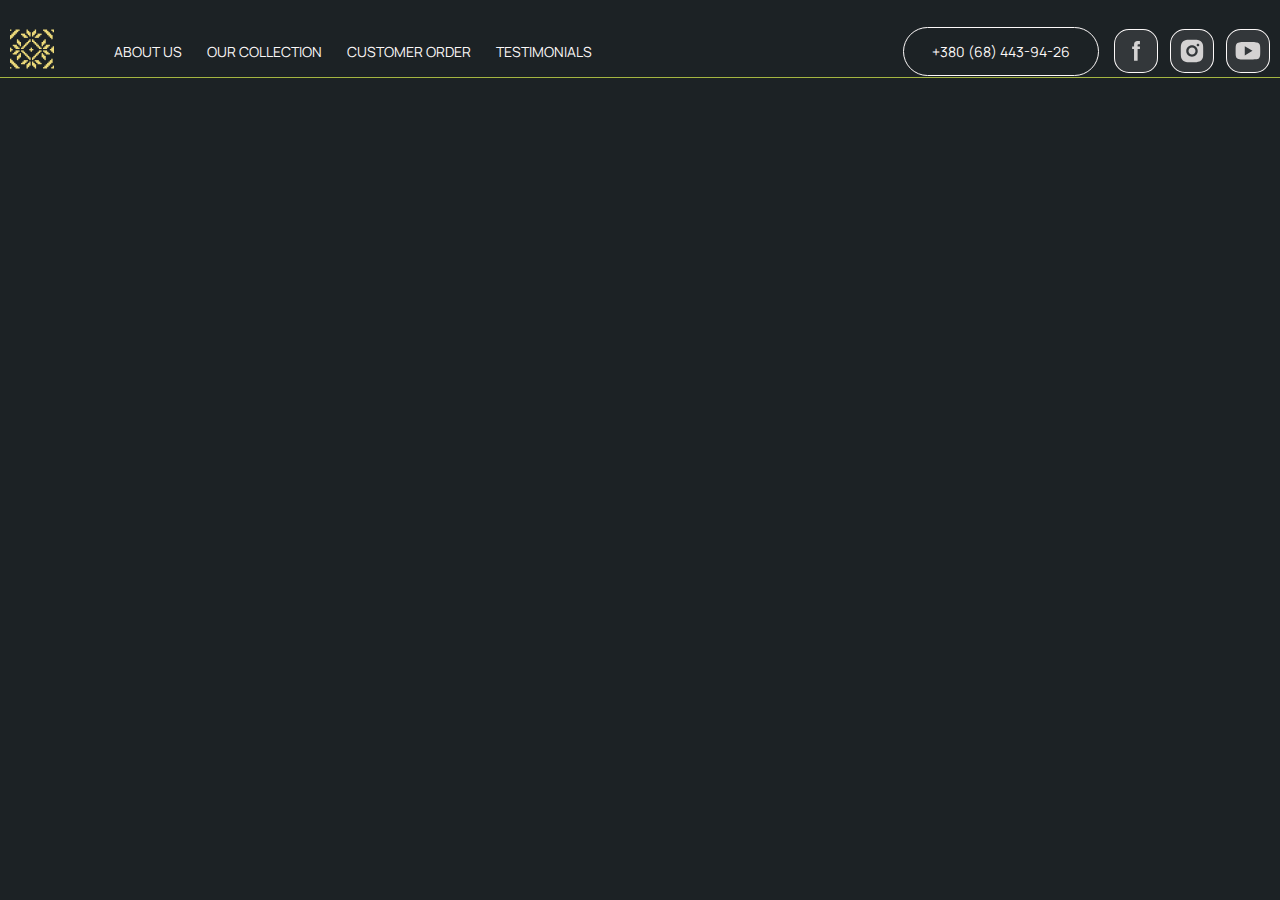
==== index.html @ d0a3fa93 "header adaptive" ====
<!DOCTYPE html>
<html lang="en">
<head>
  <meta charset="UTF-8">
  <meta name="viewport" content="width=device-width, initial-scale=1.0">
  <link rel="preconnect" href="https://fonts.googleapis.com">
  <link rel="preconnect" href="https://fonts.gstatic.com" crossorigin>
  <link href="https://fonts.googleapis.com/css2?family=DM+Sans:ital,opsz@0,9..40;1,9..40&display=swap" rel="stylesheet">
  <link href="https://fonts.googleapis.com/css2?family=Manrope:wght@200..800&display=swap" rel="stylesheet">
  <link rel="stylesheet" href="css/style.css">
  <title>Vyshyvanka-Vibes</title>
</head>
<body>
  <!-- HEADER -->
  <header class="header">
    <div class="container">
      <div class="header__inner">
        <a class="logo" href="#">
          <img src="images/logo.png" alt="logo">
        </a>
        <nav class="header__nav">
          <ul class="nav__list">
            <li class="nav__list-item"><a href="">about us</a></li>
            <li class="nav__list-item"><a href="">Our collection </a></li>
            <li class="nav__list-item"><a href="">CUSTOMER ORDER</a></li>
            <li class="nav__list-item"><a href="">TEstimonials</a></li>
          </ul>
        </nav>
        <a class="header__tel" href="tel:+380684439426">+380 (68) 443-94-26</a>
        <ul class="header__social-list">
          <li class="header__social-item">
            <a href="#" class="header__social-link">
              <svg class="header__social-icon" width="44">
                <use href="./images/svg/icon.svg#icon-facebook"></use>
              </svg>
            </a>
          </li>
          <li class="header__social-item">
            <a href="#" class="header__social-link">
              <svg class="header__social-icon" width="44">
                <use href="./images/svg/icon.svg#icon-instagram"></use>
              </svg>
            </a>
          </li>
          <li class="header__social-item">
            <a href="#" class="header__social-link">
              <svg class="header__social-icon" width="44">
                <use href="./images/svg/icon.svg#icon-youtube"></use>
              </svg>
            </a>
          </li>
        </ul>
        <img class="header-menu" src="images/menu.png" alt="">
      </div>      
    </div>
  </header>
  <!-- <main>
    <div class="container"></div>
  </main>
  <footer>
    <div class="container"></div>
  </footer> -->
</body>
</html>
---- css/style.css ----
html {
  box-sizing: border-box;
};

*,
*::after,
*::before {
  box-sizing: inherit;
}

:root {
  --primary-color: #FCF9F9;
  --accent-color: #ECD979;
  
}

body {
  font-family: "Manrope", sans-serif;
  font-weight: 400;
  background-color: rgba(#ececec, #ECD979, #ECD979, 0.10);
  background-color: #1C2225;
  color: var(--primary-color);
  font-size: 16px;
  margin: 0;
}

/* .dm-sans-<uniquifier> {
  font-family: "DM Sans", sans-serif;
  font-optical-sizing: auto;
  font-weight: 400;
  font-style: normal;
} */

a {
  color: inherit;
  text-decoration: none;
}

ul {
  list-style: none;
  margin: 0;
  padding: 0;
}

button {
  padding: 0;
  border: none;
  background-color: transparent;
  cursor: pointer;
}


.container {
  max-width: 1460px;
  padding: 0 10px;  
  margin: 0 auto;
  outline: 1px solid #a4b641;
}

/* HEADER */

.header__inner {
  display: flex;
  /* justify-content: space-between; */
  align-items: center;
  height: 52px;
  padding-top: 25px;
}

.logo {
  margin-right: 60px;
}



/* .header__social-item {
  width: 32px;
  height: 32px;
} */

/* .header__social-icon {
  fill: var(--primary-color);
  stroke: transparent;
} */

.nav__list {
  display: flex;
  gap: 0 25px;
  font-size: 14px;
  /* margin-right: 289px; */
}

.nav__list-item {
  text-transform: uppercase;
}

.header__tel {
  border: 1px solid;
  border-color: rgba(#ececec, #ECD979, #ECD979, 0.1);
  border-radius: 100px;
  padding: 14px 28px;
  margin-left: auto;
  margin-right: 15px;
  font-size: 14px;
  transition: border-color 300ms linear;
}

.header__tel:hover, .header__tel:focus {
  border-color: var(--accent-color);
}

.header__social-list {
  display: flex;
  gap: 12px;
  margin-left: 0;
}

.header__social-link {
  display: flex;
  justify-content: center;
  align-items: center;
  width: 100%;
  height: 100%;
}

.header__social-link:hover .header__social-icon:hover {
  border-color: var(--accent-color);
  stroke: var(--accent-color);
}

.header__social-icon:hover {
  border-color: var(--accent-color);
}

.header-menu {
  display: none;
}



/* MEDIA */

/* 1280px */

@media (max-width: 1280px) {
  
}

@media (max-width: 1080px) {
  .header__inner {
    justify-content: space-between;
  }
  .header__tel {
    display: none;
  }
}

/* 768px */

@media (max-width: 768px) {
  .header__inner {
    padding: 20px;
  }
  .nav__list {
    display: none;
  }
  .header__tel {
    display: none;
  }
  .header__social-list {
    margin-left: auto;
    margin-right: 20px;
  } 
  .header-menu {
    display: inline-block;
    margin-right: 0;
    cursor: pointer;
  }
}

/* 375px */

@media (max-width: 375px) {
  .header__social-list {
    display: none;
  }
  .header__inner{
    justify-content: space-between;
  }
  .header-menu {
    
  }
}
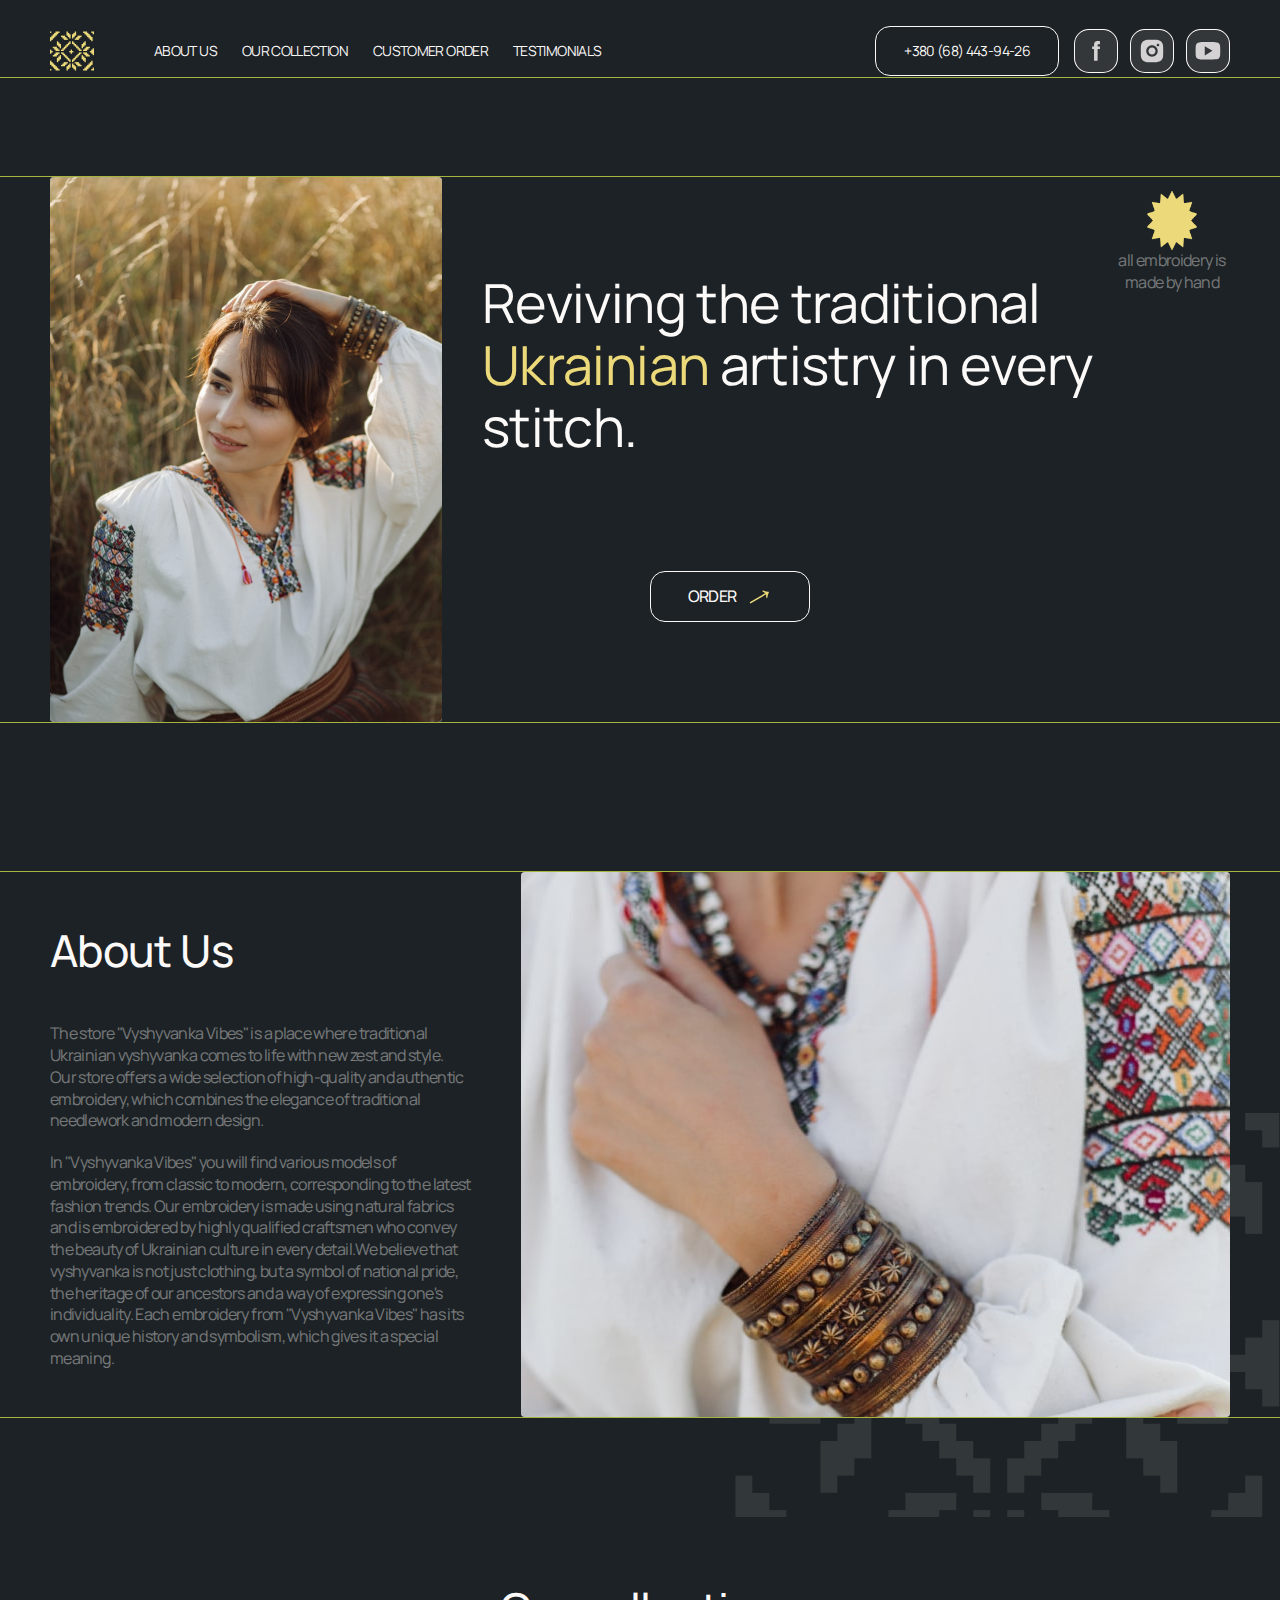
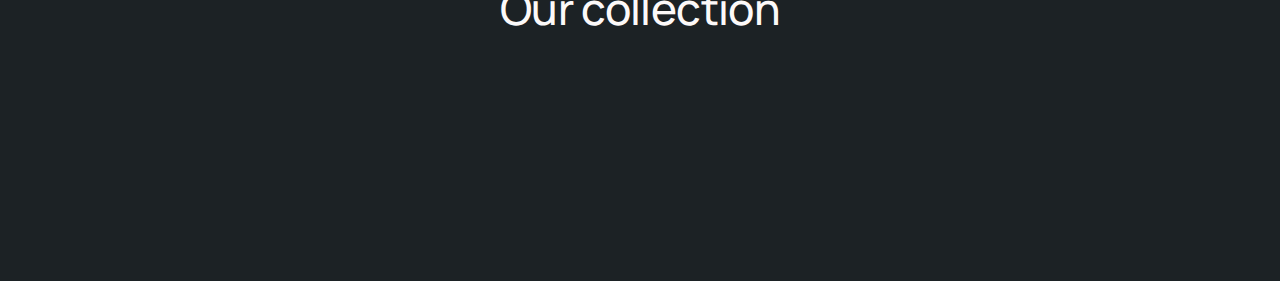
==== commit 4526f68a: "about&hero" ====
--- a/index.html
+++ b/index.html
@@ -54,10 +54,73 @@
       </div>      
     </div>
   </header>
-  <!-- <main>
-    <div class="container"></div>
+   <main>
+    <!-- HERO -->
+    <section class="hero">
+      <div class="container">
+        <div class="hero__inner">
+          <h1 class="hero__title title">
+            Reviving the traditional <span>Ukrainian</span> artistry in every stitch.
+          </h1>
+          <a href="" class="order-btn">
+            order
+            <svg class="order-arrow" width="26" height="20">
+              <use href="./images/svg/icon.svg#icon-arrow"></use>
+            </svg>
+          </a>
+          <img class="hero-img" src="images/hero-girl.jpg" alt="">
+          <div class="hero-star">
+            <img class="hero-star-img" src="images/star.png" alt="">
+            <p class="hero-star-text">all embroidery is made by hand</p>
+          </div>
+        </div>
+        </div>
+      </div>
+      <!-- <div class="container">
+        <div class="hero__inner">
+          <img class="hero-img" src="images/hero-girl.jpg" alt="">
+          <div class="hero__center">
+            <h1 class="hero__title title">
+              Reviving the traditional <span>Ukrainian</span> artistry in every stitch.
+            </h1>
+            <a href="" class="order-btn">
+              order
+              <svg class="order-arrow" width="26" height="20">
+                <use href="./images/svg/icon.svg#icon-arrow"></use>
+              </svg>
+            </a>
+          </div>
+          <div class="hero-star">
+            <img class="hero-star-img" src="images/star.png" alt="">
+            <p class="hero-star-text">all embroidery is made by hand</p>
+          </div>
+        </div>
+      </div> -->
+    </section>
+    <!-- ABOUT -->
+    <section class="about">          
+      <div class="container">
+        <div class="about__inner">
+          <div class="about__content">
+            <h2 class="about__title section-title">About Us</h2>
+            <p class="about__text-top">
+              The store "Vyshyvanka Vibes" is a place where traditional Ukrainian vyshyvanka comes to life with new zest and style. Our store offers a wide selection of high-quality and authentic embroidery, which combines the elegance of traditional needlework and modern design.
+            </p>
+            <p class="about__text-bottom">
+              In "Vyshyvanka Vibes" you will find various models of embroidery, from classic to modern, corresponding to the latest fashion trends. Our embroidery is made using natural fabrics and is embroidered by highly qualified craftsmen who convey the beauty of Ukrainian culture in every detail.We believe that vyshyvanka is not just clothing, but a symbol of national pride, the heritage of our ancestors and a way of expressing one's individuality. Each embroidery from "Vyshyvanka Vibes" has its own unique history and symbolism, which gives it a special meaning.
+            </p>
+          </div>
+          <img class="about__img" src="images/about-img.jpg" alt="about-img">
+        </div>
+      </div>    
+    </section>
+    
+    <!-- COLLECTION -->
+    <section class="collection">
+      <h2 class="collection__title section-title">Our collection</h2>
+    </section>
   </main>
-  <footer>
+  <!--<footer>
     <div class="container"></div>
   </footer> -->
 </body>
--- a/css/style.css
+++ b/css/style.css
@@ -21,6 +21,8 @@
   background-color: #1C2225;
   color: var(--primary-color);
   font-size: 16px;
+  line-height: 1.36;
+  letter-spacing: -0.04em;
   margin: 0;
 }
 
@@ -42,6 +44,10 @@
   padding: 0;
 }
 
+h1, h2, h3, h4, h5, h6 {
+  margin: 0;
+}
+
 button {
   padding: 0;
   border: none;
@@ -49,15 +55,38 @@
   cursor: pointer;
 }
 
+img {
+  display: block;
+}
 
 .container {
-  max-width: 1460px;
-  padding: 0 10px;  
+  max-width: 1440px;
+  padding: 0 100px;  
   margin: 0 auto;
   outline: 1px solid #a4b641;
 }
 
+.title {
+  font-weight: 400;
+}
+
+p {
+  margin: 0;
+  padding: 0;
+}
+
+.section-title {
+  font-size: 44px;
+  line-height: 1.45;
+  font-weight: 500;
+  margin-bottom: 40px;
+}
+
 /* HEADER */
+
+.header {
+  margin-bottom: 100px;
+}
 
 .header__inner {
   display: flex;
@@ -92,12 +121,18 @@
 
 .nav__list-item {
   text-transform: uppercase;
+  transition: color 300ms linear;
+}
+
+.nav__list-item:hover, .nav__list-item:focus {
+  color: var(--accent-color);
+  font-size: 15px;
 }
 
 .header__tel {
   border: 1px solid;
   border-color: rgba(#ececec, #ECD979, #ECD979, 0.1);
-  border-radius: 100px;
+  border-radius: 15px;
   padding: 14px 28px;
   margin-left: auto;
   margin-right: 15px;
@@ -120,46 +155,289 @@
   justify-content: center;
   align-items: center;
   width: 100%;
-  height: 100%;
-}
-
-.header__social-link:hover .header__social-icon:hover {
-  border-color: var(--accent-color);
-  stroke: var(--accent-color);
+  height: 100%; 
+}
+
+.header__social-icon {
+  transition: border-color 300ms linear;
 }
 
 .header__social-icon:hover {
-  border-color: var(--accent-color);
+  stroke: var(--accent-color); 
 }
 
 .header-menu {
   display: none;
 }
 
-
+/* HERO */
+
+.hero {
+  margin-bottom: 150px;
+}
+
+.hero__inner {
+  display: flex;
+  position: relative;
+}
+
+
+.hero__title {
+  font-size: 64px;
+  line-height: 1.15;
+  margin-top: 66px;
+  max-width: 632px;
+}
+
+.hero__title span {
+  color: var(--accent-color);
+}
+
+.hero-img {
+  width: 392px;
+  height: 545px;
+  border-radius: 4px;
+  order: -1; 
+  margin-right: 40px; 
+}
+
+.order-btn {
+  left: 620px;
+  bottom: 100px;
+  position: absolute;
+  display: flex;
+  align-items: center;
+  justify-content: center;
+  gap: 0 10px;
+  padding: 0;
+  border: 1px solid;
+  border-color: var(--primary-color);
+  border-radius: 15px;
+  width: 158px;
+  height: 49px;
+  font-size: 16px;
+  text-transform: uppercase;
+  font-weight: 500;
+  transition: border-color 300ms linear;
+}
+
+.order-btn:hover, .order-btn:focus {
+  border-color: var(--accent-color);
+}
+
+.hero-star {
+  display: flex;
+  flex-wrap: wrap;
+  justify-content: center;
+  width: 118px;
+  height: 111px;
+  margin-right: 0;
+  margin-left: auto;
+  margin-top: 66px;
+}
+
+.hero-star-img {
+  width: 50px;
+}
+
+.hero-star-text {
+  opacity: 40%;
+  text-align: center;
+} 
+
+/* .hero {
+  margin-top: 100px;
+}
+
+.hero__inner {
+  display: flex;
+  align-items: flex-start;
+}
+
+.hero__title {
+  font-size: 64px;
+  width: 656px;
+  margin-top: 66px;
+  line-height: 1.18;
+  letter-spacing: -0.03em;
+}
+
+.hero__title span {
+  color: var(--accent-color);
+}
+
+.hero-img {
+  width: 392px;
+  height: 545px;
+  border-radius: 4px; 
+  margin-right: 40px; 
+}
+
+.hero__center {
+  display: flex;
+  flex-direction: column;
+  justify-content: center;
+  align-items: center;
+  gap: 40px;
+}
+
+.order-btn {
+  display: flex;
+  align-items: center;
+  justify-content: center;
+  gap: 0 10px;
+  padding: 0;
+  border: 1px solid;
+  border-color: var(--primary-color);
+  border-radius: 15px;
+  width: 168px;
+  height: 50px;
+  text-transform: uppercase;
+  font-weight: 500;
+  transition: border-color 300ms linear;
+}
+
+.order-btn:hover, .order-btn:focus {
+  border-color: var(--accent-color);
+}
+
+.order-arrow {
+  width: 26px;
+  height: 30px;
+}
+
+.hero-star {
+  display: flex;
+  flex-wrap: wrap;
+  justify-content: center;
+  width: 118px;
+  height: 111px;
+  margin-left: auto;
+  margin-top: 66px;
+}
+
+.hero-star-img {
+  width: 50px;
+}
+
+.hero-star-text {
+  opacity: 40%;
+  text-align: center;
+} */
+
+/* ABOUT */
+
+.about {
+  /* margin-bottom: 100px; */
+  background-image: url("../images/about-bg.png");
+  background-repeat: no-repeat;
+  background-position: bottom -80px right;
+  padding-bottom: 100px;
+}
+
+.about__inner {
+  display: flex;
+  align-items: center;
+}
+
+.about__title {
+  margin-bottom: 40px;
+}
+
+.about__content {
+  margin-right: 50px;
+}
+
+.about__text-top,
+.about__text-bottom {
+  opacity: 0.4;
+}
+
+.about__text-top {
+  margin-bottom: 20px;
+}
+
+.about__img {
+  width: 709px;
+  height: 545px;
+  border-radius: 4px;
+}
+
+/* COLLECTION */
+
+.collection {
+  margin-top: 60px;
+}
+
+.collection__title {
+  text-align: center;
+  padding-bottom: 200px;
+}
 
 /* MEDIA */
 
 /* 1280px */
 
 @media (max-width: 1280px) {
-  
-}
+  .container {
+    max-width: 1280px;
+    padding: 0 50px;
+  }
+   .hero__title {
+    font-size: 54px;
+    margin-top: 94px;
+    width:auto;
+  } 
+  .hero-star {
+    margin-top: 14px;
+    padding-right: 0;
+  }
+  .hero-star-text {
+    min-width: 115px;
+  } 
+  .order-btn {
+    left: 600px;
+    bottom: 100px;
+  }
+}
+
+/* 1080px */
 
 @media (max-width: 1080px) {
+  .logo {
+    margin-right: 20px;
+  }
   .header__inner {
     justify-content: space-between;
   }
   .header__tel {
     display: none;
   }
+  .nav__list {
+    gap: 0 15px;
+  }
+  .order-btn {
+    left: 500px;
+    bottom: 80px;
+  }
+  .hero-star {
+    margin-left: 0;
+    padding: 0;
+  }
+  .about {
+    background-position: bottom -50px right;
+  }
+  .about__img {
+    max-width: 594px;
+    max-height: 493px;
+  }
 }
 
 /* 768px */
 
 @media (max-width: 768px) {
-  .header__inner {
-    padding: 20px;
+  .container {
+    padding: 0 32px;
   }
   .nav__list {
     display: none;
@@ -176,18 +454,127 @@
     margin-right: 0;
     cursor: pointer;
   }
+  .hero__inner {
+    flex-wrap: wrap-reverse;    
+  }
+  .hero__title {
+    margin-top: 0;
+    margin-bottom: 136px;
+    max-width: 540px;
+  }
+  .hero-img {
+    margin: 0;
+  }
+  .order-btn {
+    left: 200px;
+    top: 220px;
+  }
+  /* .order-btn {
+    margin-left: -220px;
+  } */
+  .hero-star {
+    margin-bottom: auto;
+    margin-left: auto;
+  }
+  .about__inner {
+    flex-direction: column;
+  }
+  .about__content {
+    margin-right: 0;
+  }
+  .about__img {
+    margin-top: 40px;
+    max-width: 704px;
+    max-height: 545px;
+  }
+  
 }
 
 /* 375px */
 
 @media (max-width: 375px) {
+  .container {
+    padding: 0 20px;
+  }
+  .section-title {
+    font-size: 32px;
+    line-height: 1.37;
+  }
+  .header {
+    margin-bottom: 84px;
+  }
   .header__social-list {
     display: none;
   }
   .header__inner{
     justify-content: space-between;
   }
-  .header-menu {
-    
+  .hero {
+    margin-bottom: 80px;
+  }
+  .hero__inner {
+    position: static;
+    flex-wrap: nowrap;
+    flex-direction: column;
+  }
+  .hero__title {
+    font-size: 44px;
+    line-height: 1.09;
+    margin-bottom: 20px;
+  }
+  .hero__title span {
+    color: var(--accent-color);
+  }
+  .hero-img {
+    order: 1;
+    width: 335px;
+    height: 465px;
+  }
+  .order-btn {
+    position: static;
+    font-size: 14px;
+    margin-bottom: 40px;
+    margin-left: 70px;
+  }
+  
+  .order-arrow {
+    width: 26px;
+    height: 30px;
+  }
+  .hero-star {
+    display: none;
+  }
+  .about {
+    background-size: 300px;
+    background-position: bottom 60px right -120px;
+    /* background-position-x: right -100%; */
+  }
+  .about__text-top,
+  .about__text-bottom {
+    font-size: 14px;
+  }
+  .about__img {
+    width: 335px;
+    height: 100%;
+  }
+
+}
+
+@media (max-width: 320px) {
+  .container {
+    padding: 0 20px;
+  }
+  .hero__inner {
+
+  }
+   .hero-img { 
+    /* 1.39  */
+    width: 285px; 
+    height: 396px;
+    /* height: min-content; */
+    border-radius: 4px;
+  }
+  .about__img {
+    width: 285px;
   }
 }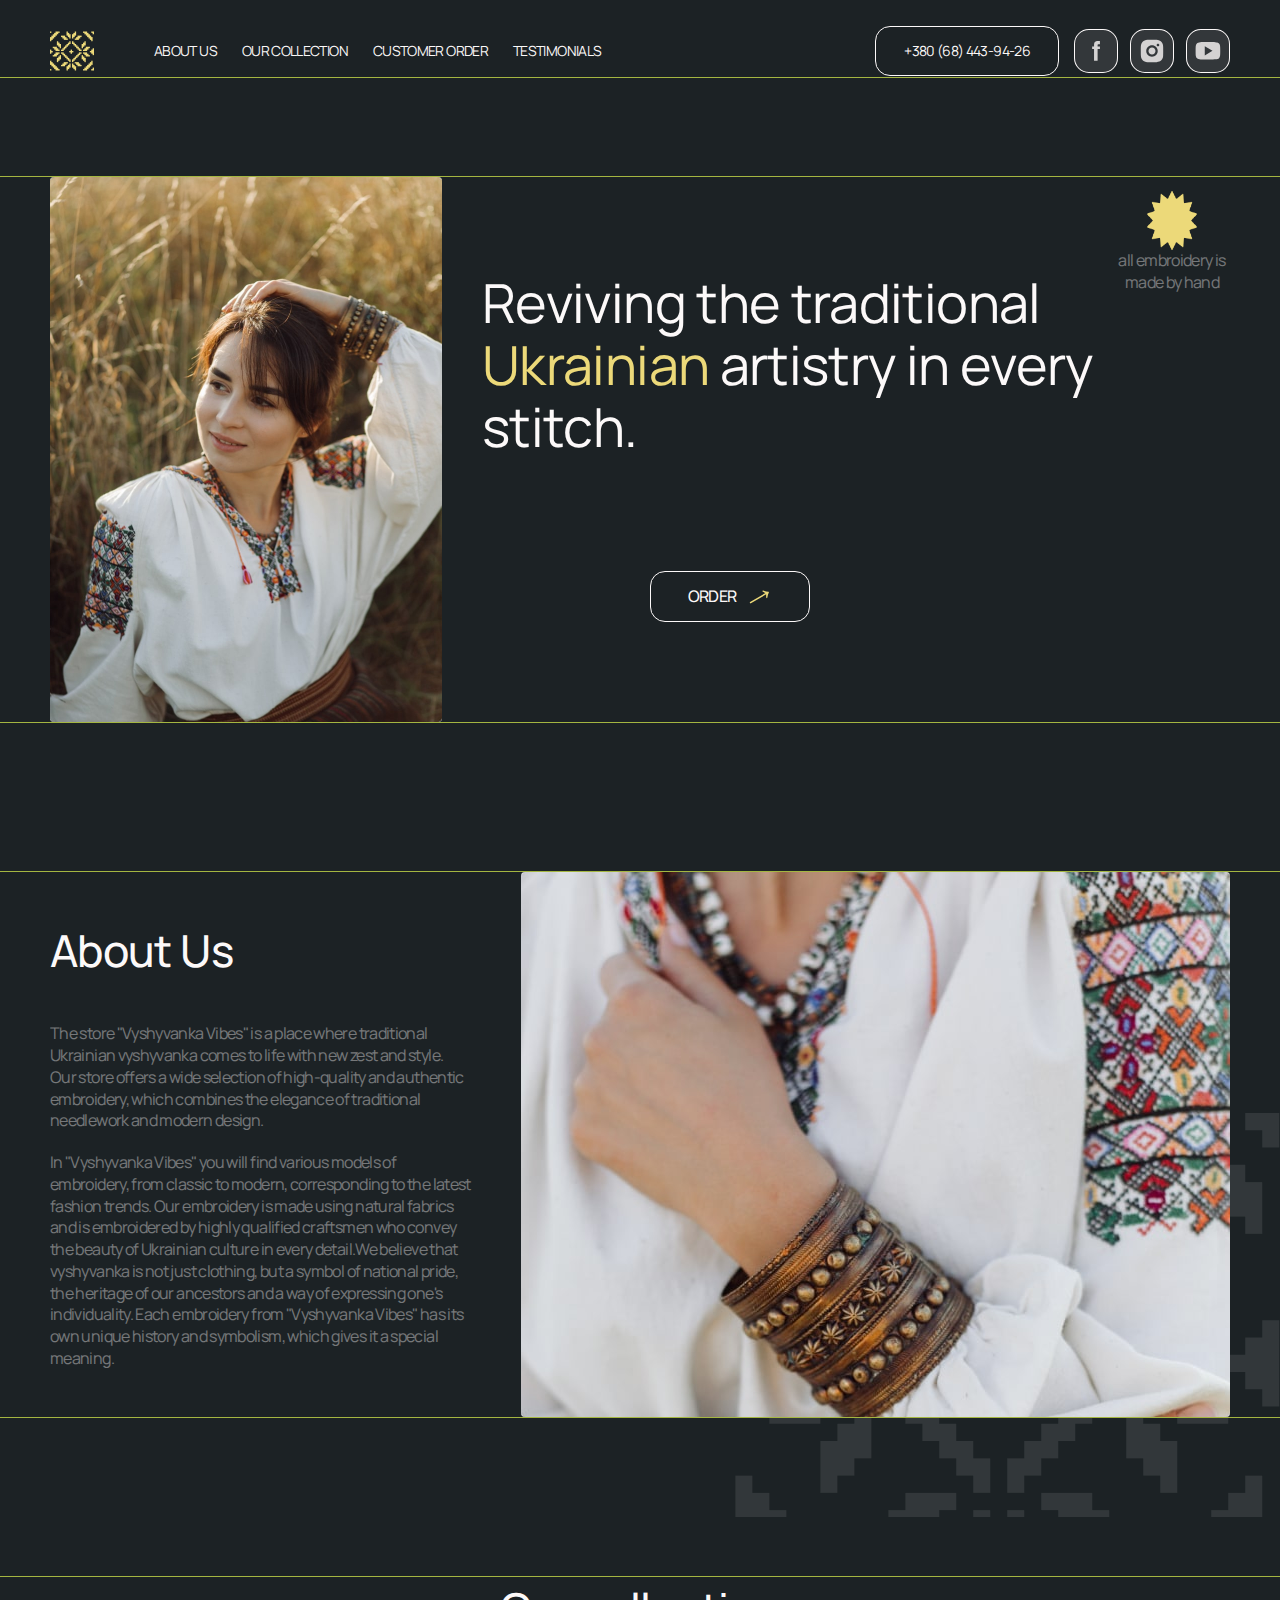
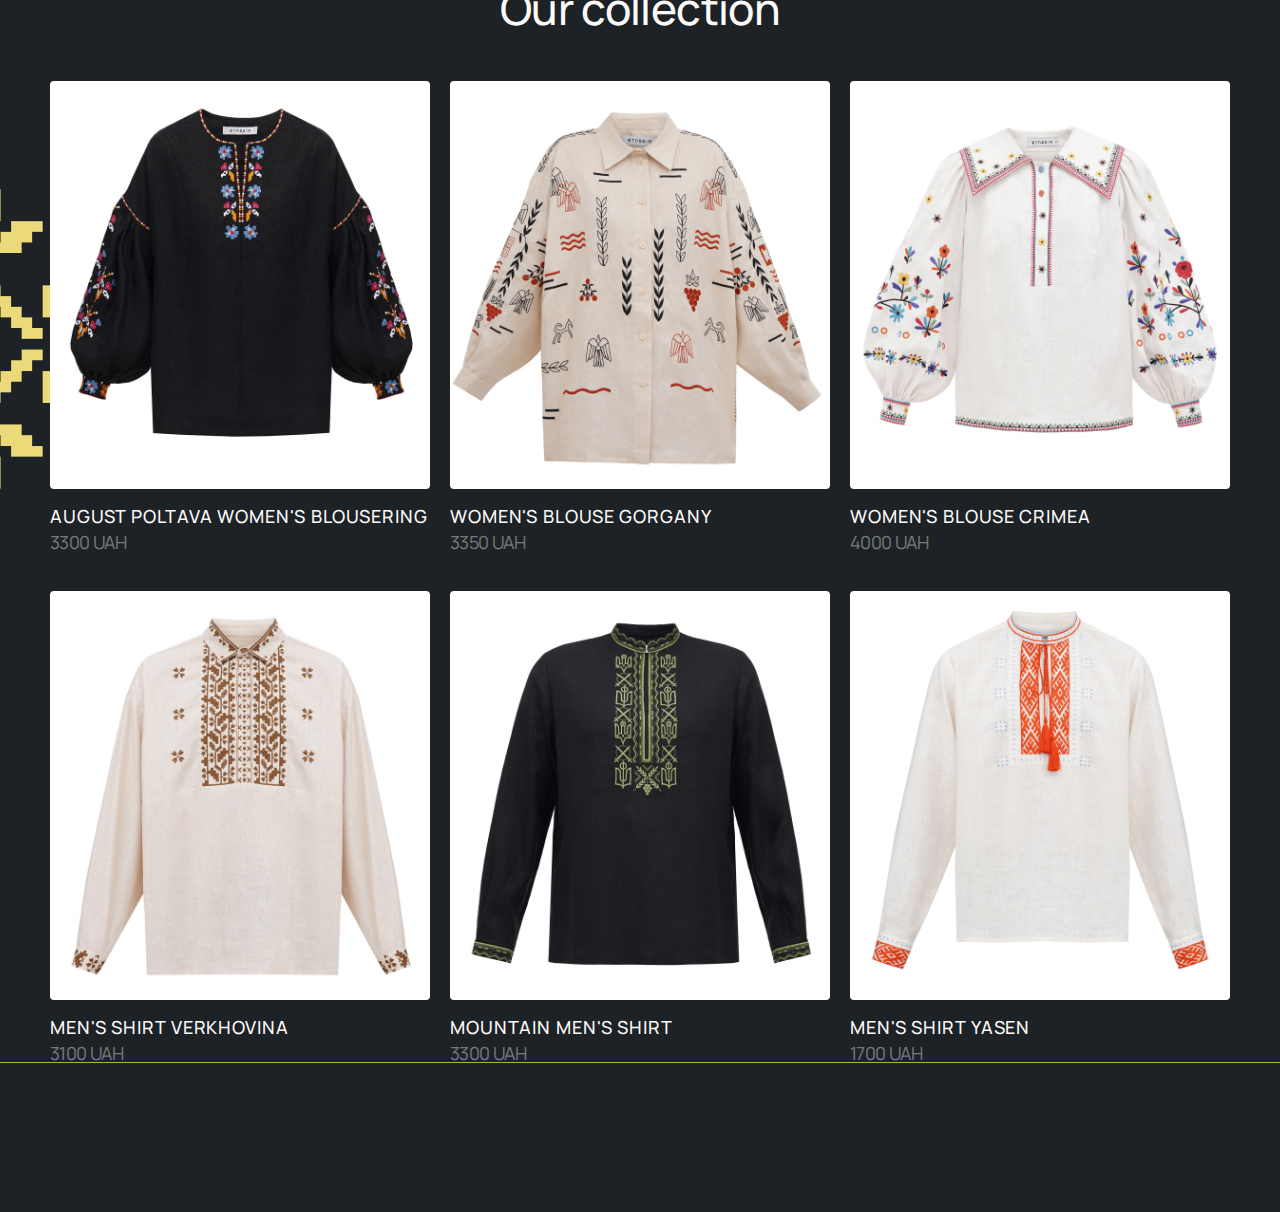
==== commit f1e9f444: "collection" ====
--- a/index.html
+++ b/index.html
@@ -113,11 +113,59 @@
           <img class="about__img" src="images/about-img.jpg" alt="about-img">
         </div>
       </div>    
-    </section>
-    
+    </section>    
     <!-- COLLECTION -->
     <section class="collection">
-      <h2 class="collection__title section-title">Our collection</h2>
+      <div class="container">
+        <div class="collection__inner">
+          <h2 class="collection__title section-title">Our collection</h2>
+          <ul class="collection__list">
+            <li class="collection__item">
+              <div>
+                <img class="collection__img" src="images/collection-1.jpg" alt="">
+                <p class="collection__product-title">AUGUST Poltava women's blouseRING</p>
+                <p class="collection__product-price">3300 UAH</p>
+              </div>
+            </li>
+            <li class="collection__item">
+              <div>
+                <img class="collection__img" src="images/collection-2.jpg" alt="">
+                <p class="collection__product-title">Women's blouse Gorgany</p>
+                <p class="collection__product-price">3350 UAH</p>
+              </div>
+            </li>
+            <li class="collection__item">
+              <div>
+                <img class="collection__img" src="images/collection-3.jpg" alt="">
+                <p class="collection__product-title">Women's blouse Crimea</p>
+                <p class="collection__product-price">4000 UAH</p>
+              </div>
+            </li>
+            <li class="collection__item">
+              <div>
+                <img class="collection__img" src="images/collection-4.jpg" alt="">
+                <p class="collection__product-title">Men's shirt Verkhovina</p>
+                <p class="collection__product-price">3100 UAH</p>
+              </div>
+            </li>
+            <li class="collection__item">
+              <div>
+                <img class="collection__img" src="images/collection-5.jpg" alt="">
+                <p class="collection__product-title">Mountain men's shirt</p>
+                <p class="collection__product-price">3300 UAH</p>
+              </div>
+            </li>
+            <li class="collection__item">
+              <div>
+                <img class="collection__img" src="images/collection-6.jpg" alt="">
+                <p class="collection__product-title">Men's shirt Yasen</p>
+                <p class="collection__product-price">1700 UAH</p>
+              </div>
+            </li>
+          </ul>
+        </div>
+      </div>
+      
     </section>
   </main>
   <!--<footer>
--- a/css/style.css
+++ b/css/style.css
@@ -60,7 +60,7 @@
 }
 
 .container {
-  max-width: 1440px;
+  max-width: 1240px;
   padding: 0 100px;  
   margin: 0 auto;
   outline: 1px solid #a4b641;
@@ -245,86 +245,6 @@
   text-align: center;
 } 
 
-/* .hero {
-  margin-top: 100px;
-}
-
-.hero__inner {
-  display: flex;
-  align-items: flex-start;
-}
-
-.hero__title {
-  font-size: 64px;
-  width: 656px;
-  margin-top: 66px;
-  line-height: 1.18;
-  letter-spacing: -0.03em;
-}
-
-.hero__title span {
-  color: var(--accent-color);
-}
-
-.hero-img {
-  width: 392px;
-  height: 545px;
-  border-radius: 4px; 
-  margin-right: 40px; 
-}
-
-.hero__center {
-  display: flex;
-  flex-direction: column;
-  justify-content: center;
-  align-items: center;
-  gap: 40px;
-}
-
-.order-btn {
-  display: flex;
-  align-items: center;
-  justify-content: center;
-  gap: 0 10px;
-  padding: 0;
-  border: 1px solid;
-  border-color: var(--primary-color);
-  border-radius: 15px;
-  width: 168px;
-  height: 50px;
-  text-transform: uppercase;
-  font-weight: 500;
-  transition: border-color 300ms linear;
-}
-
-.order-btn:hover, .order-btn:focus {
-  border-color: var(--accent-color);
-}
-
-.order-arrow {
-  width: 26px;
-  height: 30px;
-}
-
-.hero-star {
-  display: flex;
-  flex-wrap: wrap;
-  justify-content: center;
-  width: 118px;
-  height: 111px;
-  margin-left: auto;
-  margin-top: 66px;
-}
-
-.hero-star-img {
-  width: 50px;
-}
-
-.hero-star-text {
-  opacity: 40%;
-  text-align: center;
-} */
-
 /* ABOUT */
 
 .about {
@@ -367,11 +287,45 @@
 
 .collection {
   margin-top: 60px;
+  margin-bottom: 150px;
+  background-size: 338px;
+  background-image: url("../images/collection-bg.png");
+  background-repeat: no-repeat;
+  background-position: top 231px left;
 }
 
 .collection__title {
   text-align: center;
-  padding-bottom: 200px;
+  margin-bottom: 40px;
+}
+
+.collection__list {
+  display: flex;
+  flex-wrap: wrap;
+  gap: 40px 20px;
+}
+
+.collection__img {
+  border-radius: 4px;
+  margin-bottom: 18px;
+  height: 100%;
+}
+
+.collection__product-title {
+  text-transform: uppercase;
+  font-size: 18px;
+  font-weight: 500;
+  line-height: 1;
+  letter-spacing: .05em;
+  margin-bottom: 8px;
+}
+
+.collection__product-price {
+  text-transform: uppercase;
+  font-size: 18px;
+  line-height: 1;
+  letter-spacing: 5%;
+  opacity: 0.4;
 }
 
 /* MEDIA */
@@ -399,11 +353,20 @@
     left: 600px;
     bottom: 100px;
   }
+  .collection {
+    background-position: top 212px left -200px;
+  }
+  .collection__img {
+    width: 380px;
+  }
 }
 
 /* 1080px */
 
 @media (max-width: 1080px) {
+  .container {
+    padding: 0 32px;
+  }
   .logo {
     margin-right: 20px;
   }
@@ -430,6 +393,12 @@
   .about__img {
     max-width: 594px;
     max-height: 493px;
+  }
+  .collection {
+    margin-bottom: 100px;
+  }
+  .collection__img {
+    width: 342px;
   }
 }
 
@@ -487,7 +456,10 @@
     max-width: 704px;
     max-height: 545px;
   }
-  
+  .collection__list {
+    justify-content: center;
+    gap: 20px 20px;
+  }
 }
 
 /* 375px */
@@ -557,7 +529,22 @@
     width: 335px;
     height: 100%;
   }
-
+  .collection__list {
+    gap: 0;
+  }
+  .collection__img {
+    width: 335px;
+  }
+  .collection__product-title {
+    font-size: 14px;
+    margin-bottom: 0;
+  }
+  .collection__item:not(:last-child) {
+    margin-bottom: 20px;
+  }
+  .collection__product-price {
+    display: none;
+  }
 }
 
 @media (max-width: 320px) {
@@ -577,4 +564,7 @@
   .about__img {
     width: 285px;
   }
+  .collection__img {
+    width: 285px;
+  }
 }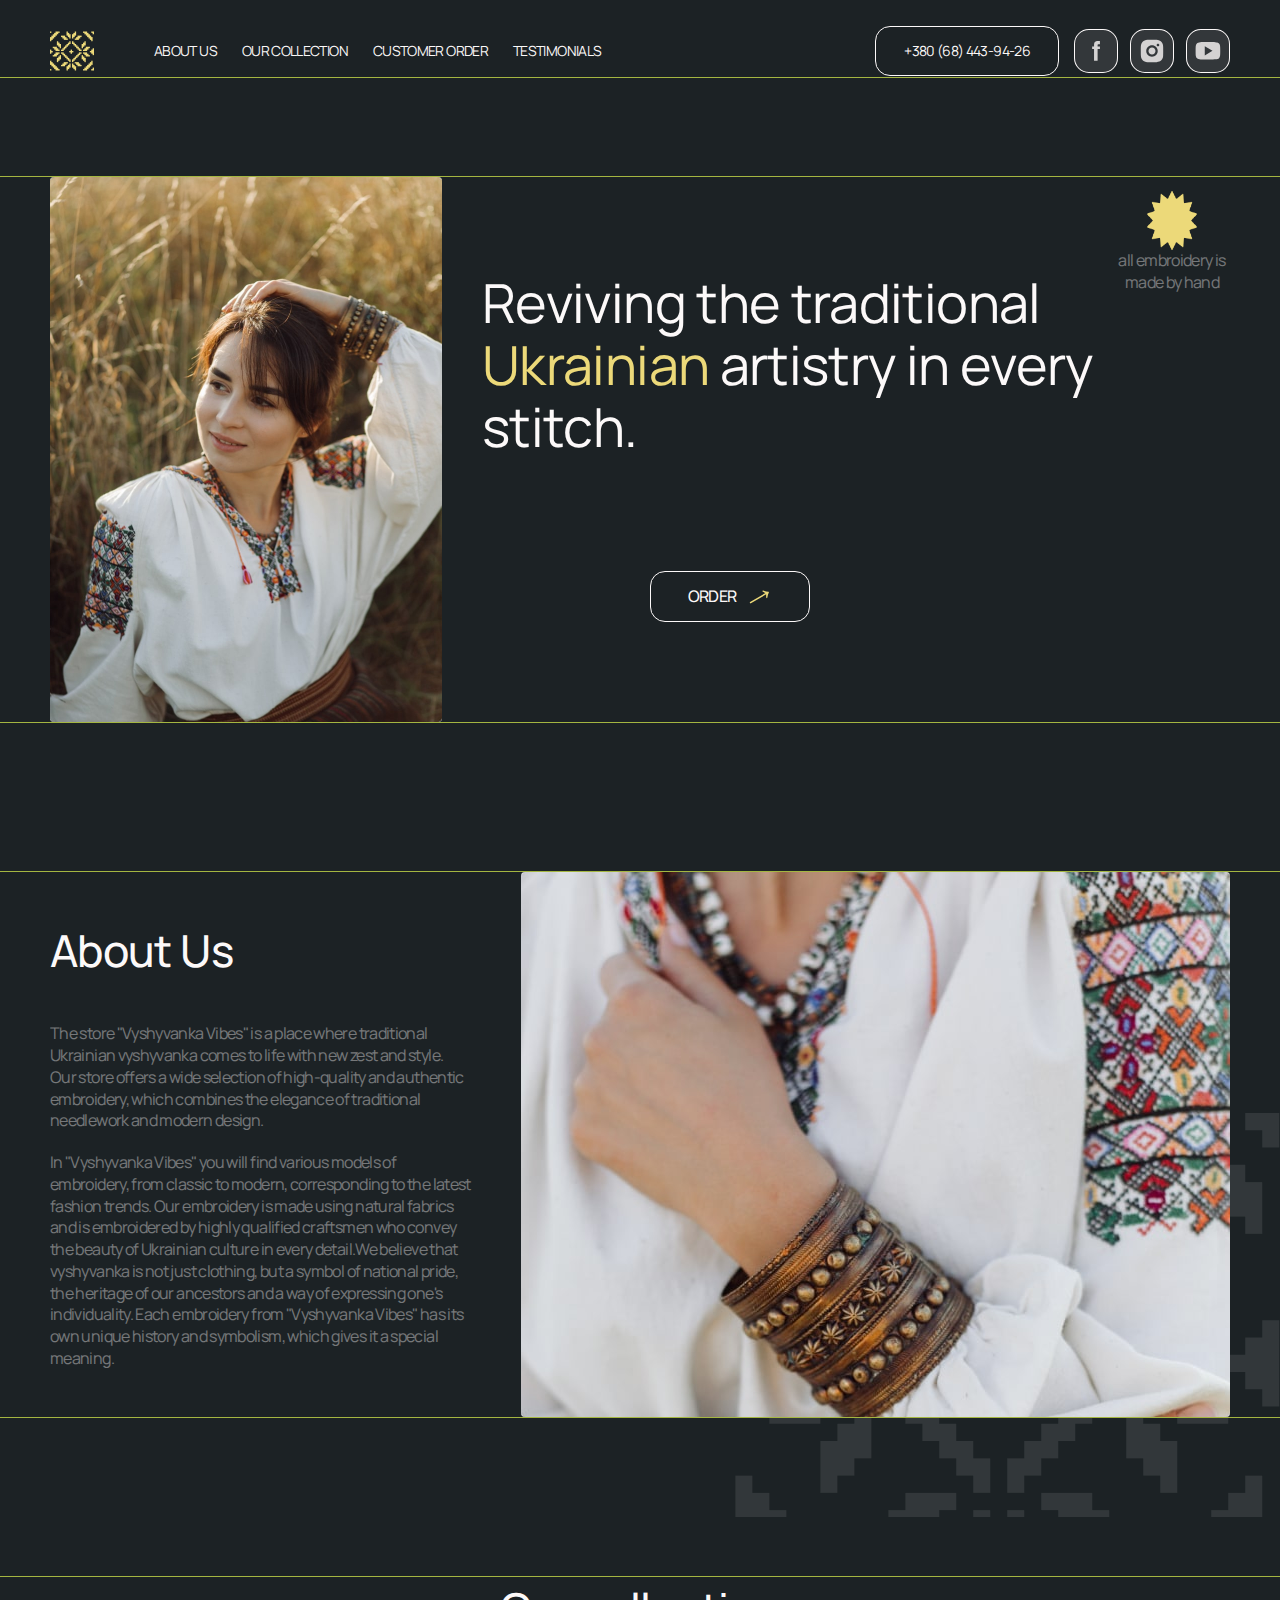
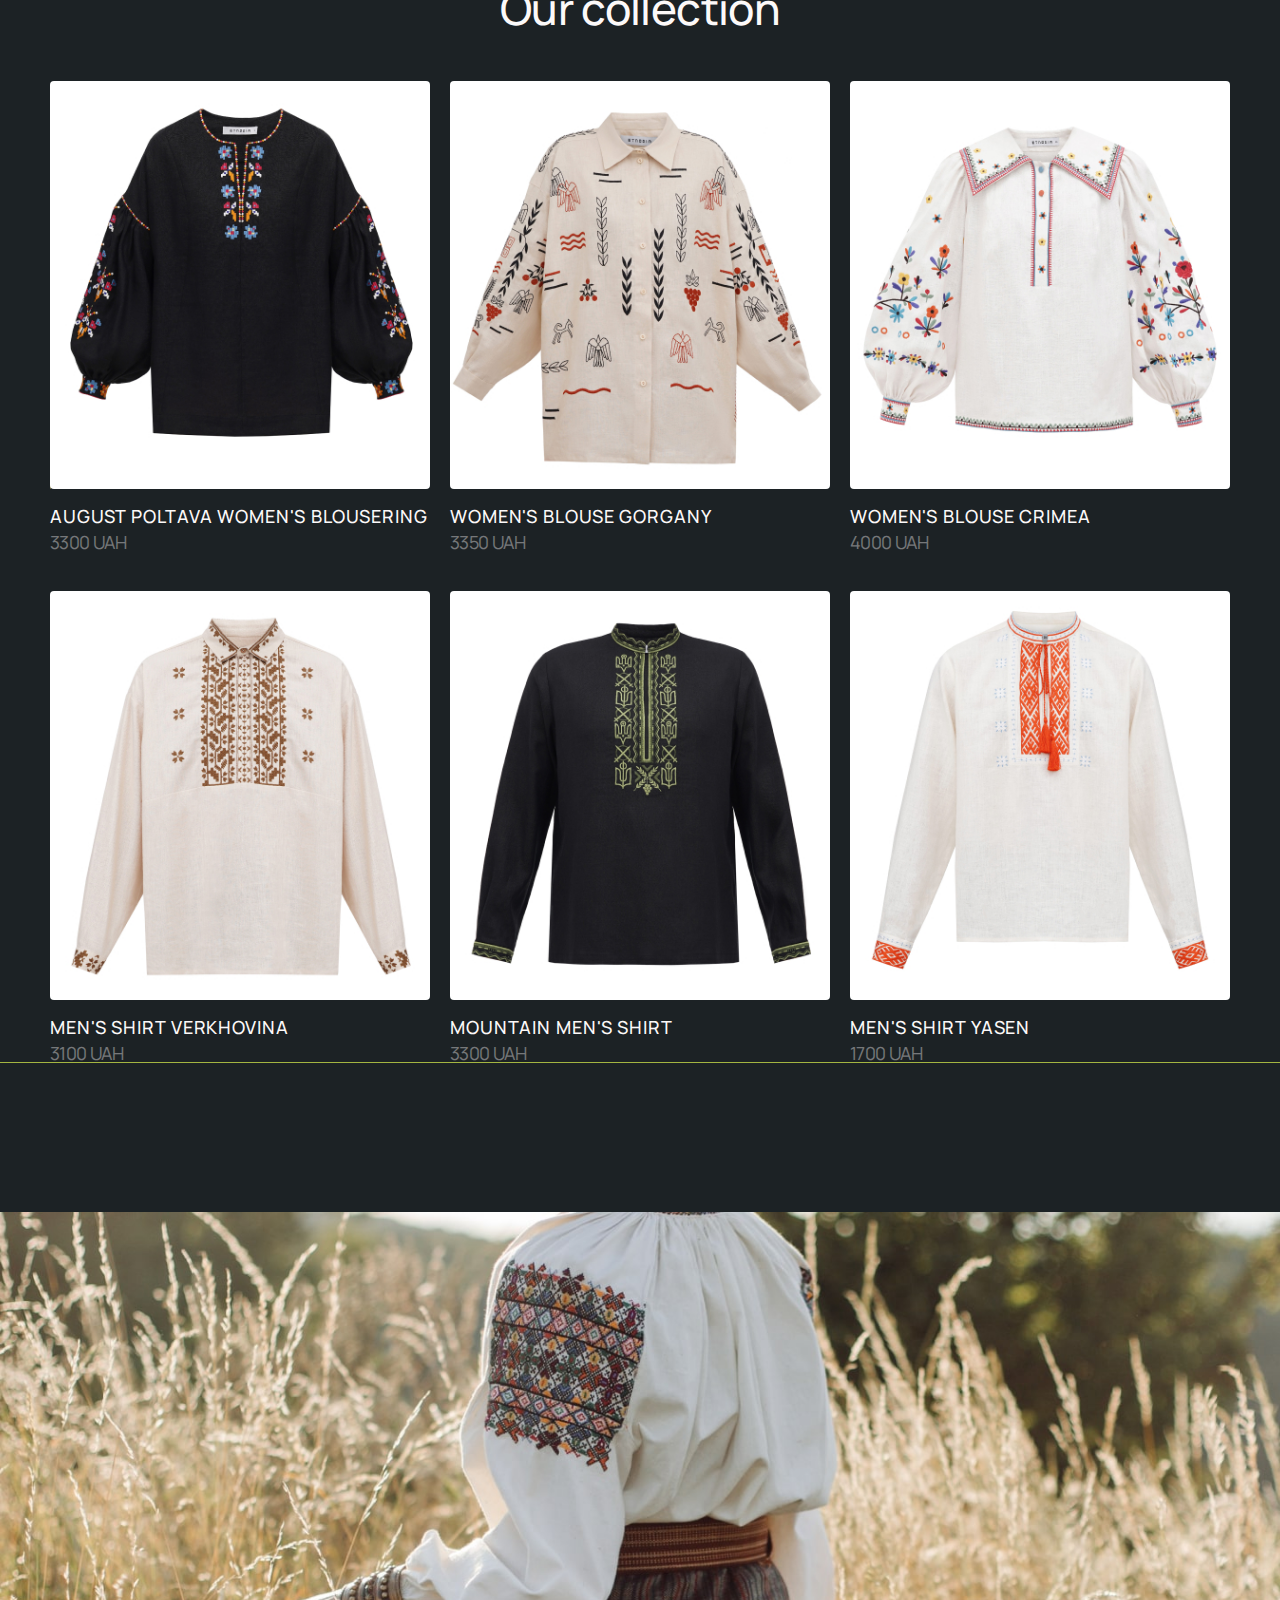
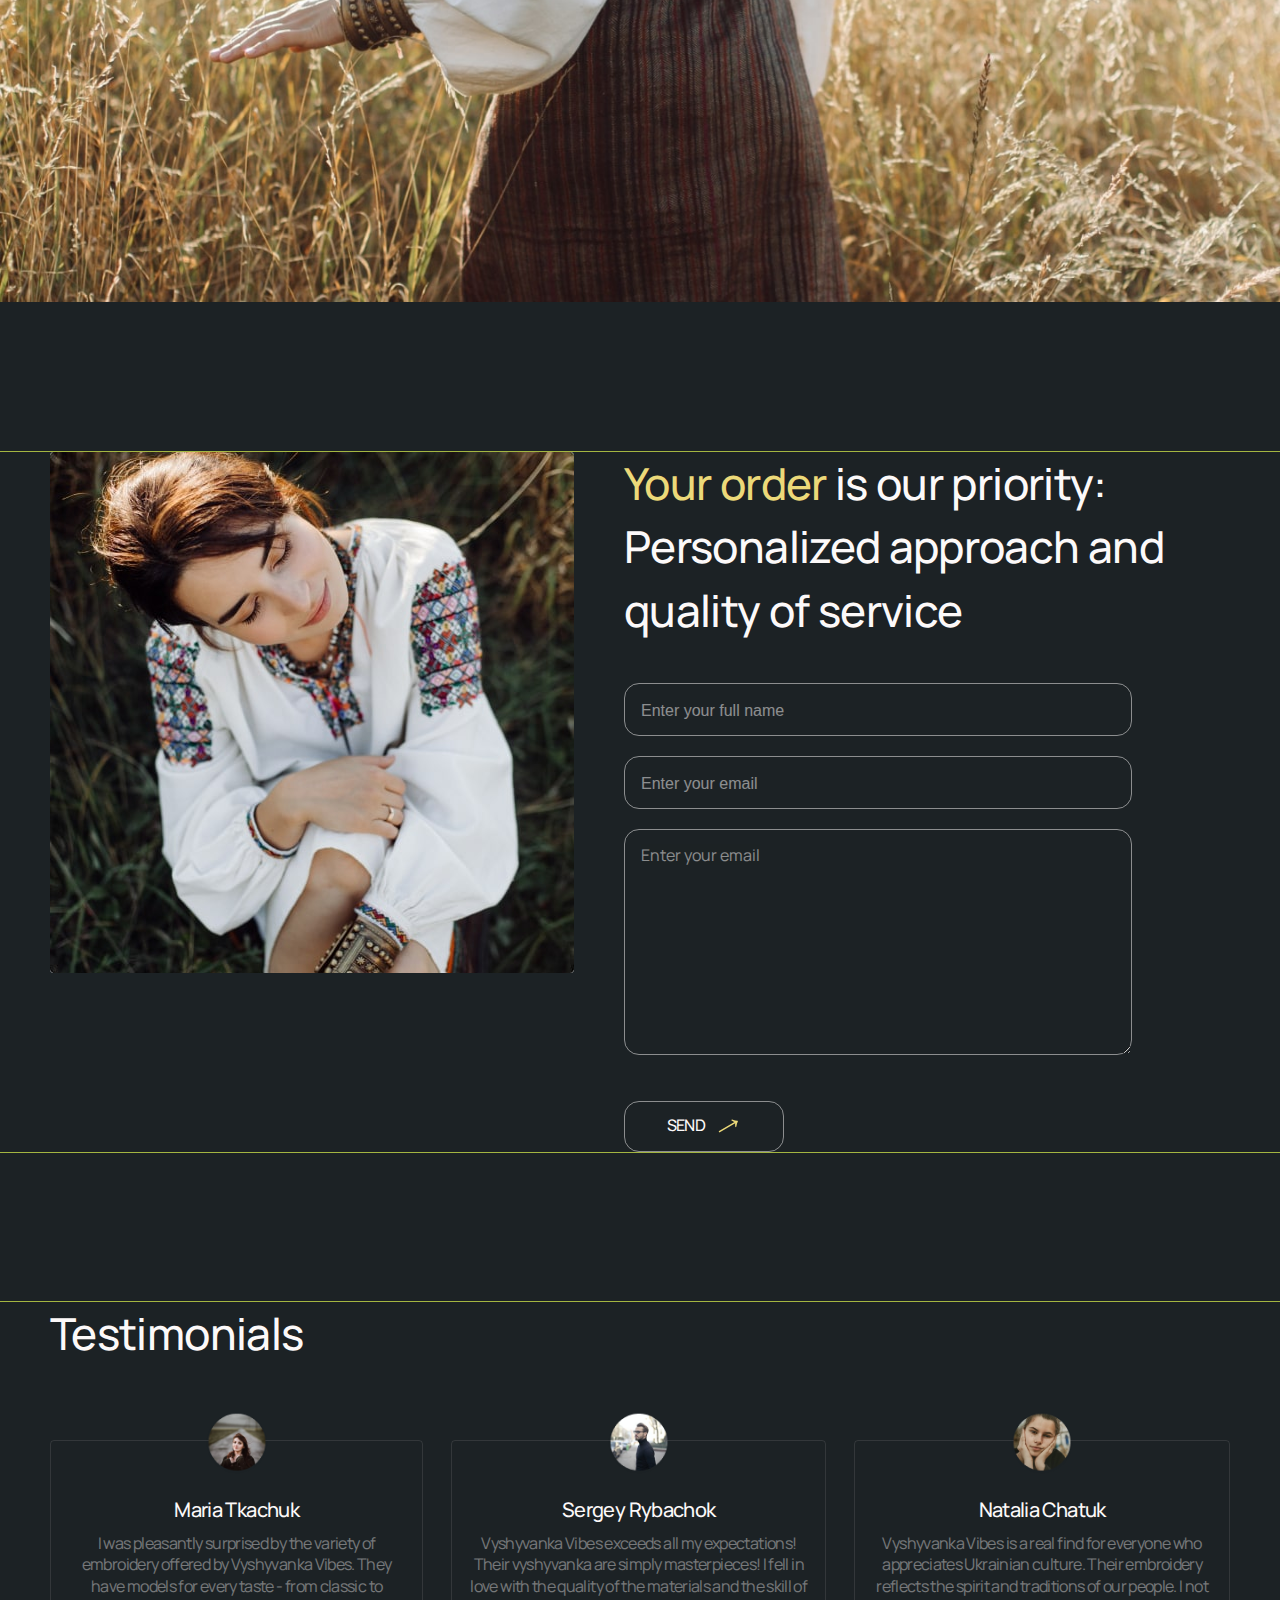
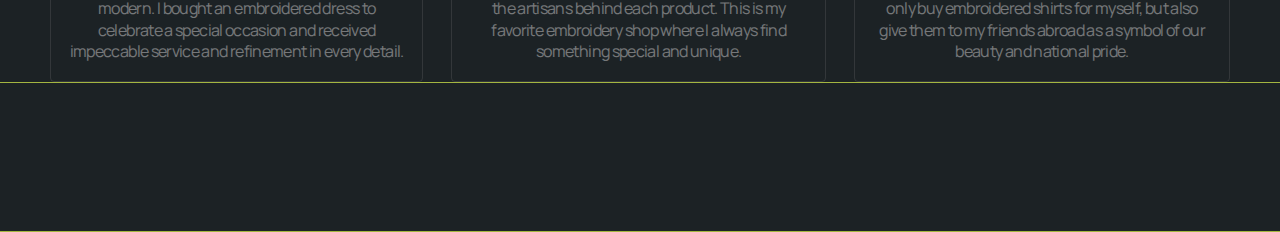
==== commit ac08e37e: "start footer" ====
--- a/index.html
+++ b/index.html
@@ -76,26 +76,6 @@
         </div>
         </div>
       </div>
-      <!-- <div class="container">
-        <div class="hero__inner">
-          <img class="hero-img" src="images/hero-girl.jpg" alt="">
-          <div class="hero__center">
-            <h1 class="hero__title title">
-              Reviving the traditional <span>Ukrainian</span> artistry in every stitch.
-            </h1>
-            <a href="" class="order-btn">
-              order
-              <svg class="order-arrow" width="26" height="20">
-                <use href="./images/svg/icon.svg#icon-arrow"></use>
-              </svg>
-            </a>
-          </div>
-          <div class="hero-star">
-            <img class="hero-star-img" src="images/star.png" alt="">
-            <p class="hero-star-text">all embroidery is made by hand</p>
-          </div>
-        </div>
-      </div> -->
     </section>
     <!-- ABOUT -->
     <section class="about">          
@@ -164,12 +144,77 @@
             </li>
           </ul>
         </div>
-      </div>
-      
+      </div>      
+    </section>
+    <!-- ORDER -->
+    <section class="order">
+      <img class="order-bg" src="images/order-bg.jpg" alt="">
+      <div class="container">
+        <div class="order__inner">
+          <img class="order__img" src="images/order-img.jpg" alt="order-img">
+          <div class="order__content">
+            <h2 class="order__title section-title">
+              <span class="order__span-bigpage">
+                <span class="order__span-accentcolor">Your order</span> is our priority: Personalized approach and quality of service
+              </span>
+              <span class="order__span-smallpage">
+                <span class="order__span-accentcolor">Subscribe</span> our newsletter to receive the latest news and exclusive offers every week.
+              </span>              
+            </h2>
+            <form class="order__form">
+              <input class="order__input" type="text" placeholder="Enter your full name">
+              <input class="order__input" type="email" placeholder="Enter your email">
+              <textarea class="order__textarea" name="" id="" placeholder="Enter your email"></textarea>
+              <a href="" class="send-btn">
+                send
+                <svg class="order-arrow" width="26" height="20">
+                  <use href="./images/svg/icon.svg#icon-arrow"></use>
+                </svg>
+              </a>
+            </form>
+          </div>        
+        </div>
+      </div>
+    </section>
+    <!-- TESTIMONIALS -->
+    <section class="testimonials">
+      <div class="container">
+        <div class="testimonials__inner">
+          <h2 class="section-title testimonials__title">Testimonials</h2>
+          <ul class="testimonials__list">
+            <li class="testimonials__item">
+              <img class="testimonials__img" src="images/face1.png" alt="face" width="64" height="64">
+              <h3 class="testimonials__subtitle">Maria Tkachuk</h3>
+              <p class="testimonials__text">
+                I was pleasantly surprised by the variety of embroidery offered by Vyshyvanka Vibes. They have models for every taste - from classic to modern. I bought an embroidered dress to celebrate a special occasion and received impeccable service and refinement in every detail. 
+              </p>
+            </li>
+            <li class="testimonials__item">
+              <img class="testimonials__img" src="images/face2.png" alt="face" width="64" height="64">
+              <h3 class="testimonials__subtitle">Sergey Rybachok</h3>
+              <p class="testimonials__text">
+                Vyshyvanka Vibes exceeds all my expectations! Their vyshyvanka are simply masterpieces! I fell in love with the quality of the materials and the skill of the artisans behind each product. This is my favorite embroidery shop where I always find something special and unique.
+              </p>
+            </li>
+            <li class="testimonials__item">
+              <img class="testimonials__img" src="images/face3.png" alt="face" width="64" height="64">
+              <h3 class="testimonials__subtitle">Natalia Chatuk</h3>
+              <p class="testimonials__text">
+                Vyshyvanka Vibes is a real find for everyone who appreciates Ukrainian culture. Their embroidery reflects the spirit and traditions of our people. I not only buy embroidered shirts for myself, but also give them to my friends abroad as a symbol of our beauty and national pride. 
+              </p>
+            </li>
+          </ul>
+        </div>
+      </div>
     </section>
   </main>
-  <!--<footer>
-    <div class="container"></div>
-  </footer> -->
+  <!-- FOOTER -->
+  <footer class="footer">
+    <div class="container">
+      <div class="footer__inner">
+        
+      </div>
+    </div>
+  </footer>
 </body>
 </html>--- a/css/style.css
+++ b/css/style.css
@@ -288,6 +288,10 @@
 .collection {
   margin-top: 60px;
   margin-bottom: 150px;
+  
+}
+
+.collection__inner {
   background-size: 338px;
   background-image: url("../images/collection-bg.png");
   background-repeat: no-repeat;
@@ -326,6 +330,149 @@
   line-height: 1;
   letter-spacing: 5%;
   opacity: 0.4;
+}
+
+/* ORDER */
+
+.order {
+  /* background-image: url("../images/order-bg.jpg");
+  background-repeat: no-repeat;
+  background-position: top; */
+  margin-bottom: 150px;
+}
+
+.order-bg {
+  margin: 0 auto;
+  max-width: 100%;
+}
+
+.order__inner {
+  margin-top: 150px;
+  display: flex;
+}
+
+.order__img {
+  width: 524px;
+  height: 100%;
+  border-radius: 4px;
+  margin-right: 50px;
+}
+
+.order__title {
+  
+}
+
+.order__span-smallpage {
+  display: none;
+}
+
+.order__span-accentcolor {
+  color: var(--accent-color);
+}
+
+.order__form {
+    
+}
+
+.order__input,
+.order__textarea {
+  width: 474px;
+  background-color: transparent;
+  border-radius: 15px;
+  margin-bottom: 20px;
+  padding: 14px 16px;
+  border: 1px solid;
+  border-color: rgba(252, 249, 249, 0.5);
+  color: var(--primary-color);
+  outline: none;
+  font-size: 20px;
+}
+
+.order__input::placeholder, 
+.order__textarea::placeholder {
+  color: var(--primary-color);
+  opacity: 0.5;
+  font-size: 16px;
+} 
+
+.order__textarea::placeholder {
+  font-family: "Manrope", sans-serif;
+}
+
+.order__input:focus,
+.order__textarea:focus {
+  border-color: var(--primary-color);
+}
+
+.order__textarea {
+  height: 196px;
+  margin-bottom: 40px;
+  font-family: "Manrope", sans-serif;
+}
+
+.send-btn {
+  display: flex;
+  align-items: center;
+  justify-content: center;
+  gap: 0 10px;
+  padding: 0;
+  border: 1px solid;
+  border-color: rgba(252, 249, 249, 0.5);
+  border-radius: 15px;
+  width: 158px;
+  height: 49px;
+  font-size: 16px;
+  text-transform: uppercase;
+  font-weight: 500;
+  transition: border-color 300ms linear;
+}
+
+.send-btn:hover, .send-btn:focus {
+  border-color: var(--accent-color);
+}
+
+/* TESTIMONIALS */
+
+.testimonials {
+  margin-bottom: 150px;
+}
+
+.testimonials__title {
+  margin-bottom: 74px;
+}
+
+.testimonials__list {
+  display: flex;
+  gap: 0 28px;
+}
+
+.testimonials__item {
+  position: relative;
+  border: 1px solid;
+  border-radius: 4px;
+  border-color: rgba(252, 249, 249, 0.1);
+  padding: 54px 18px 18px 18px;
+}
+
+.testimonials__img {
+  position: absolute;
+  top: -30px;
+  left: 50%;
+  transform: translate(-50%);
+}
+
+.testimonials__subtitle {
+  font-weight: 500;
+  font-size: 20px;
+  line-height: 1.5;
+  margin-bottom: 8px;
+  text-align: center;
+}
+
+.testimonials__text {
+  color: var(--primary-color);
+  opacity: 0.4;
+  text-align: center;
 }
 
 /* MEDIA */
@@ -353,7 +500,7 @@
     left: 600px;
     bottom: 100px;
   }
-  .collection {
+  .collection__inner {
     background-position: top 212px left -200px;
   }
   .collection__img {
@@ -438,9 +585,6 @@
     left: 200px;
     top: 220px;
   }
-  /* .order-btn {
-    margin-left: -220px;
-  } */
   .hero-star {
     margin-bottom: auto;
     margin-left: auto;
@@ -460,6 +604,38 @@
     justify-content: center;
     gap: 20px 20px;
   }
+  .collection__item {
+    overflow: hidden;
+    max-width: 342px;
+  }
+  .collection__product-title {
+    white-space: nowrap;
+    overflow: hidden;
+    text-overflow: ellipsis;
+  }
+  .order__inner {
+    display: flex;
+    flex-direction: column-reverse;
+    margin-top: 100px;
+  }
+  .send-btn {
+    margin-bottom: 100px;
+  }
+  .order__input {
+    max-width: 100%;
+  }
+  .order__img {
+    width: 100%;
+  }
+  .testimonials__list {
+    gap: 0 32px;
+  }
+  .testimonials {
+    margin-bottom: 100px;
+  }
+  .testimonials__item:last-child {
+    display: none;
+  }  
 }
 
 /* 375px */
@@ -532,6 +708,9 @@
   .collection__list {
     gap: 0;
   }
+  .collection {
+    margin-bottom: 80px;
+  }
   .collection__img {
     width: 335px;
   }
@@ -543,6 +722,46 @@
     margin-bottom: 20px;
   }
   .collection__product-price {
+    display: none;
+  }
+  .order__inner {
+    margin-top: 80px;
+  }
+  .order__img {
+    display: none;
+  }
+  .order__span-smallpage {
+    display: block;
+  }
+  .order__span-bigpage {
+    display: none;
+  }
+  .order__form {
+    width: 100%;
+  }
+  .order__input {
+    width: calc( 100% - 10px );
+    padding: 8px;
+    border-radius: 8px;
+  }
+  .order__textarea {
+    display: none;
+  }
+  .send-btn {
+    width: 149px;
+    margin: 0 auto;
+  }
+  .testimonials {
+    margin-bottom: 80px;
+  }
+  .testimonials__title {
+    font-size: 32px;
+    line-height: 1.37;
+  }
+  .testimonials__text {
+    font-size: 14px;
+  }
+  .testimonials__item:not(:first-child) {
     display: none;
   }
 }
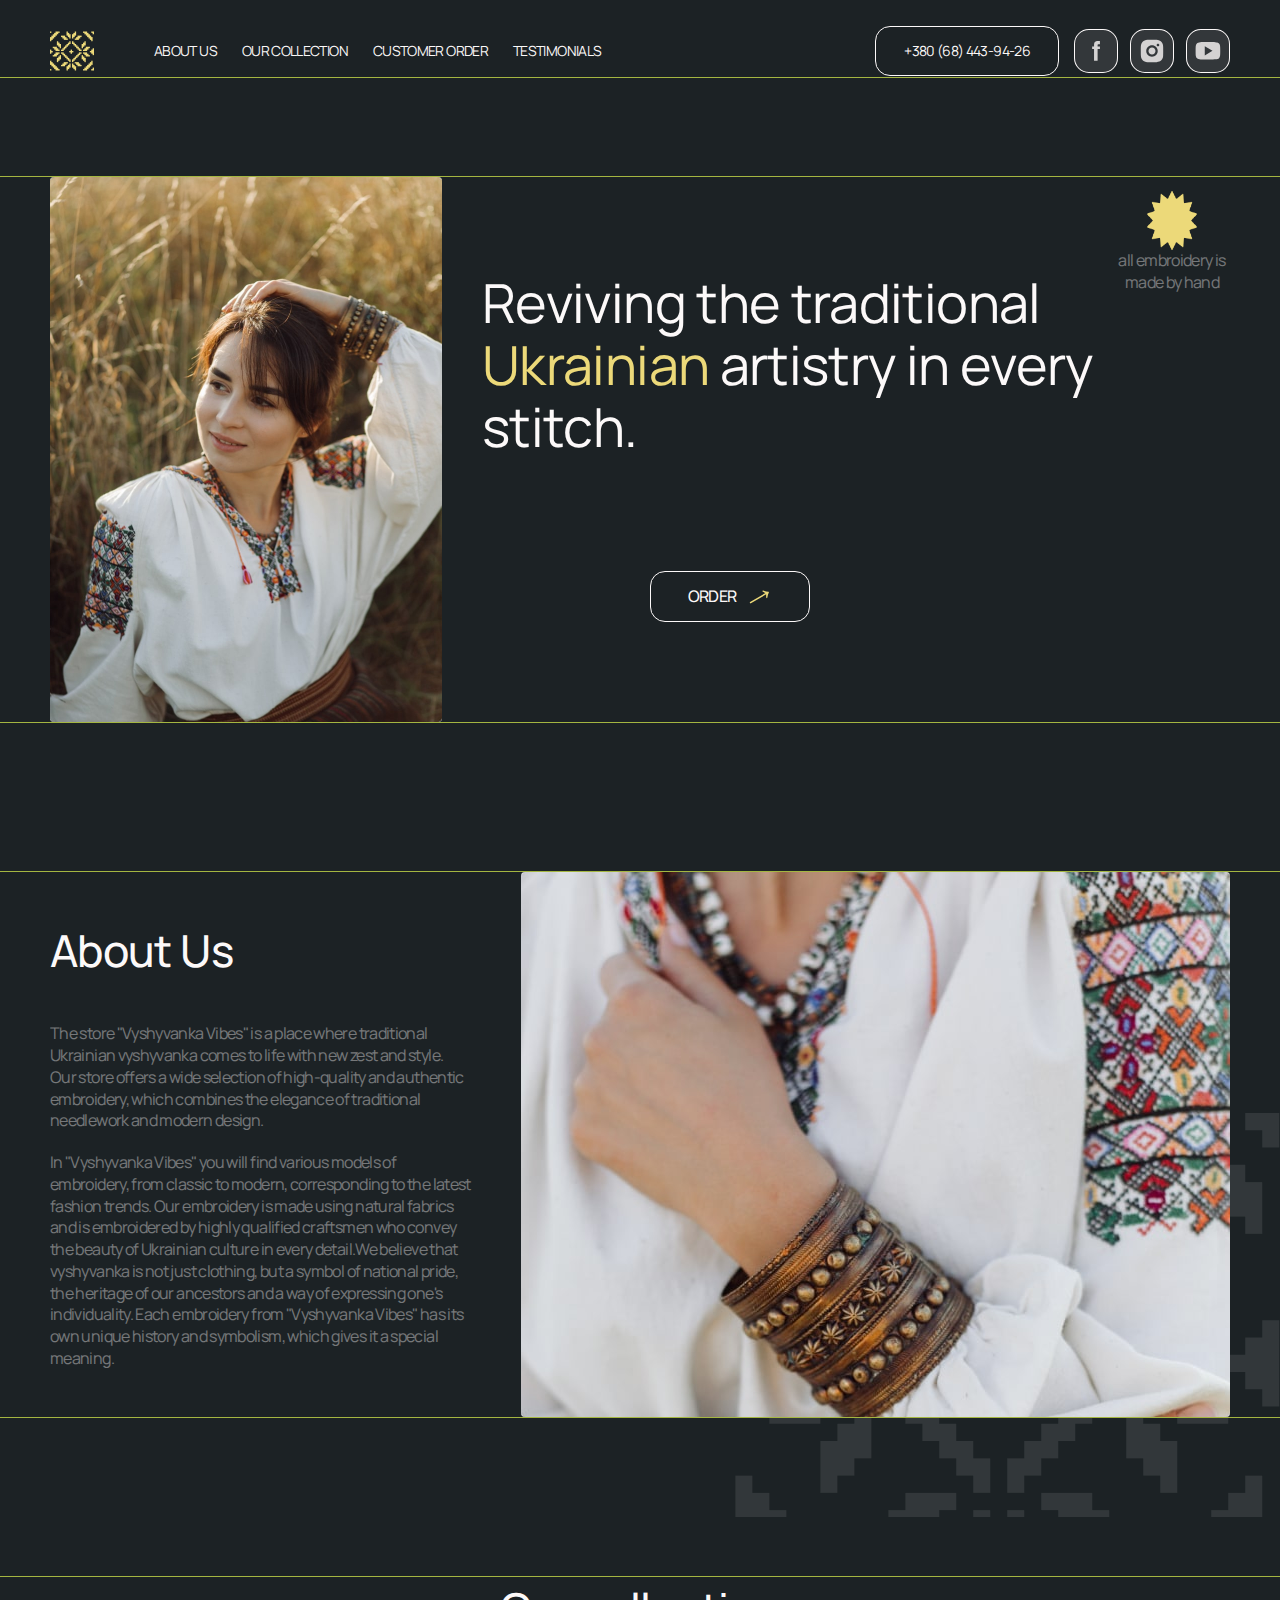
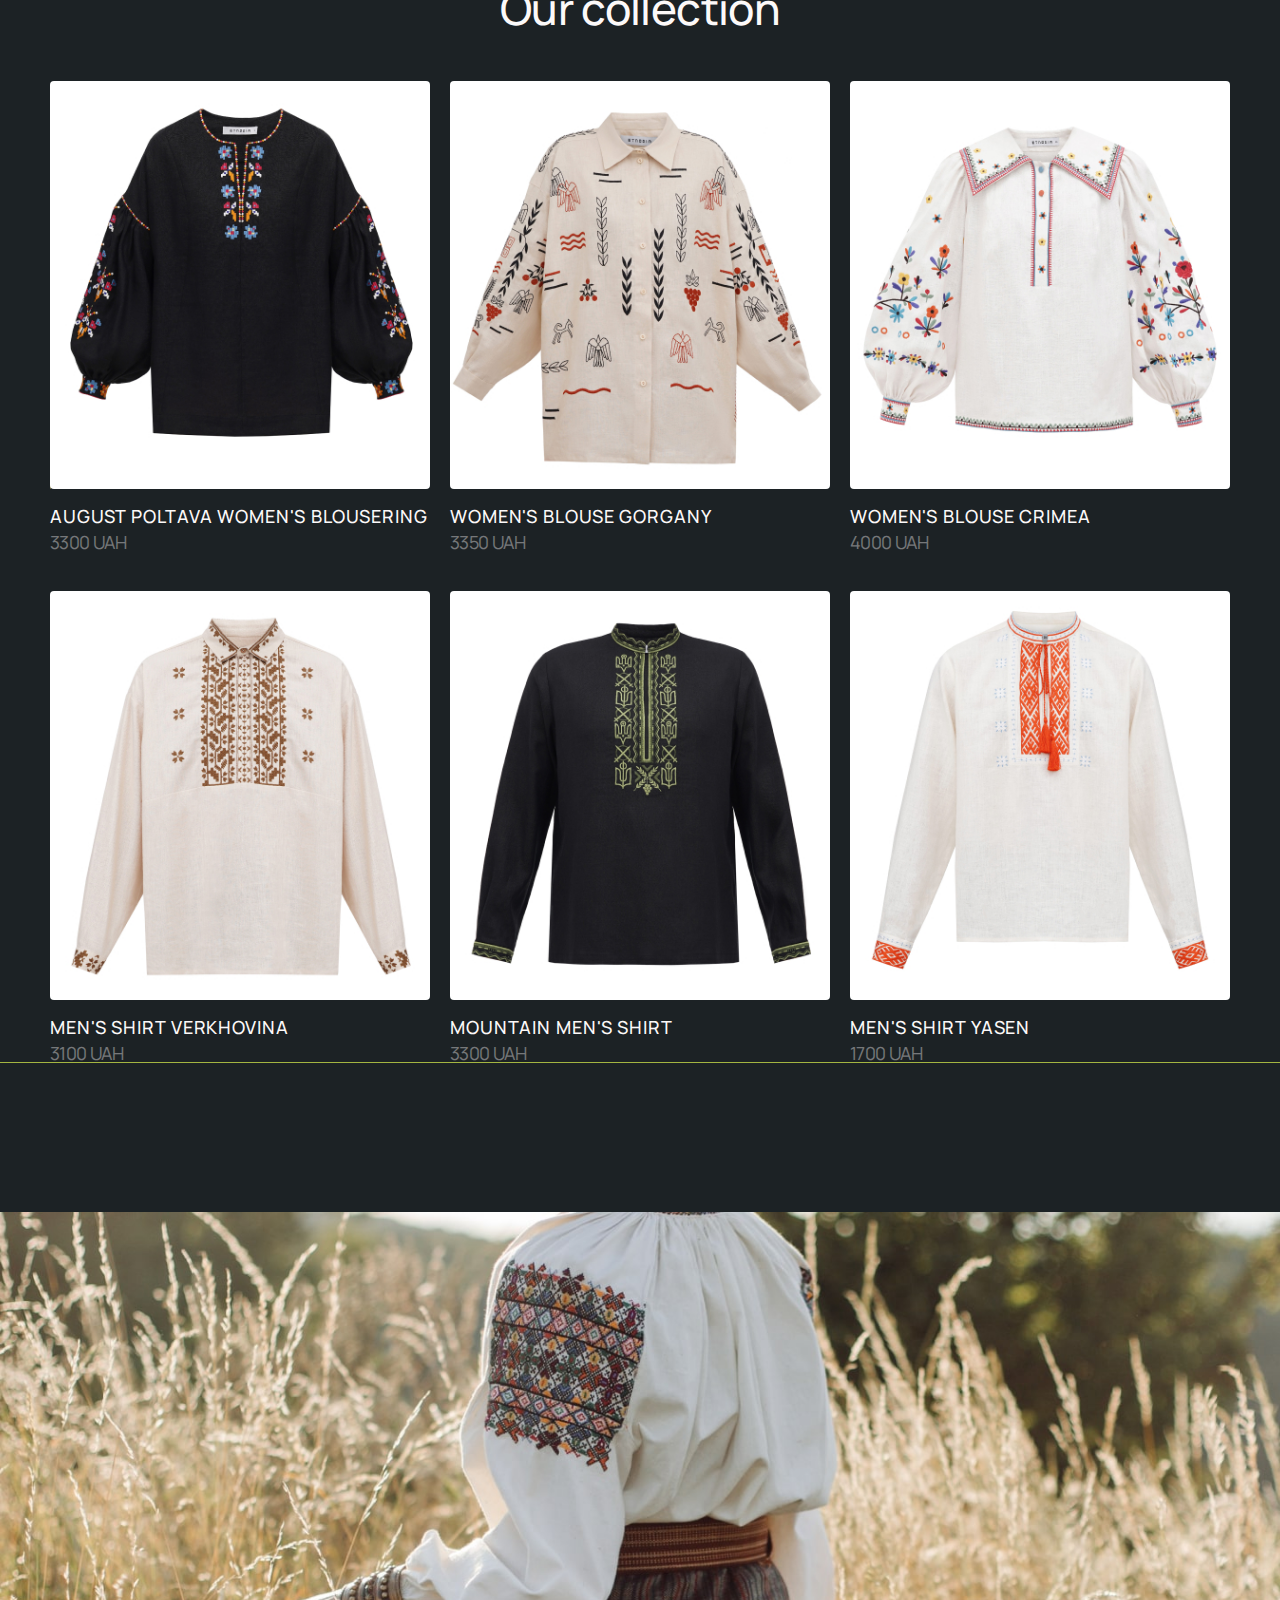
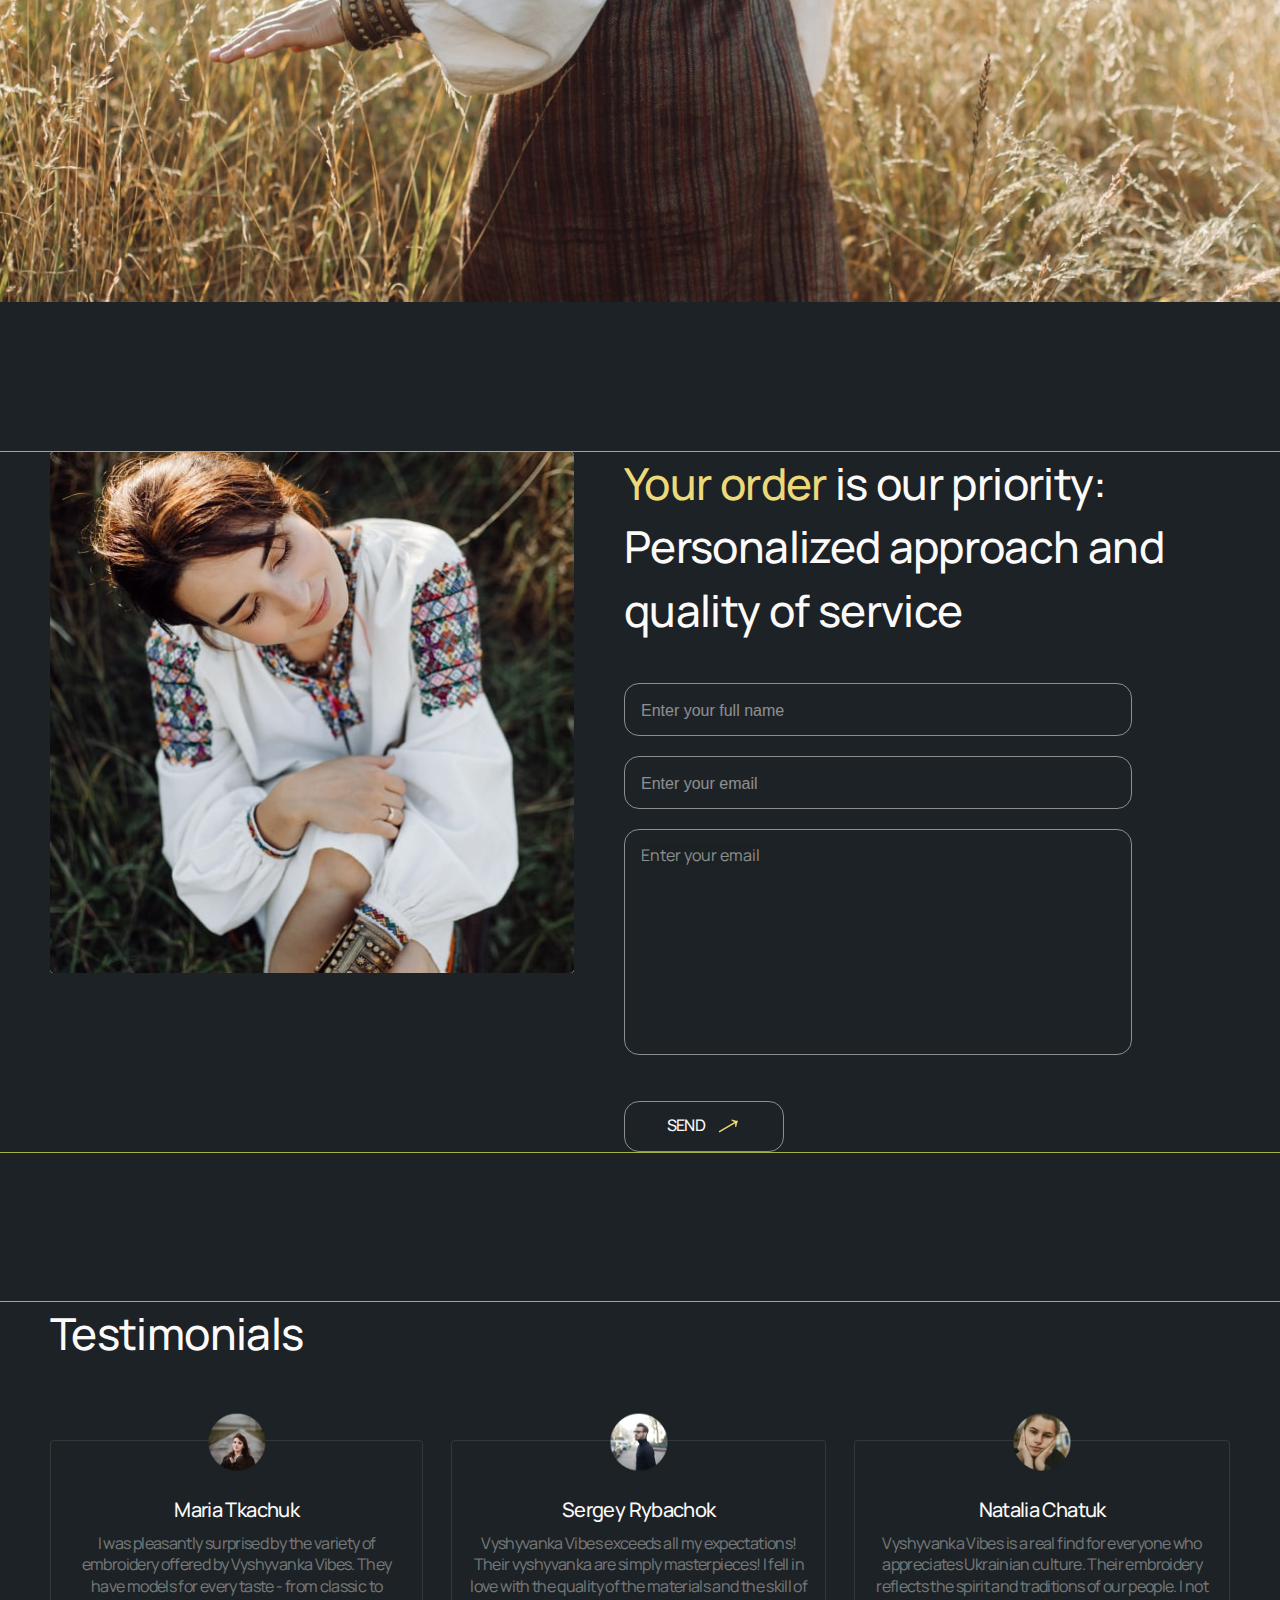
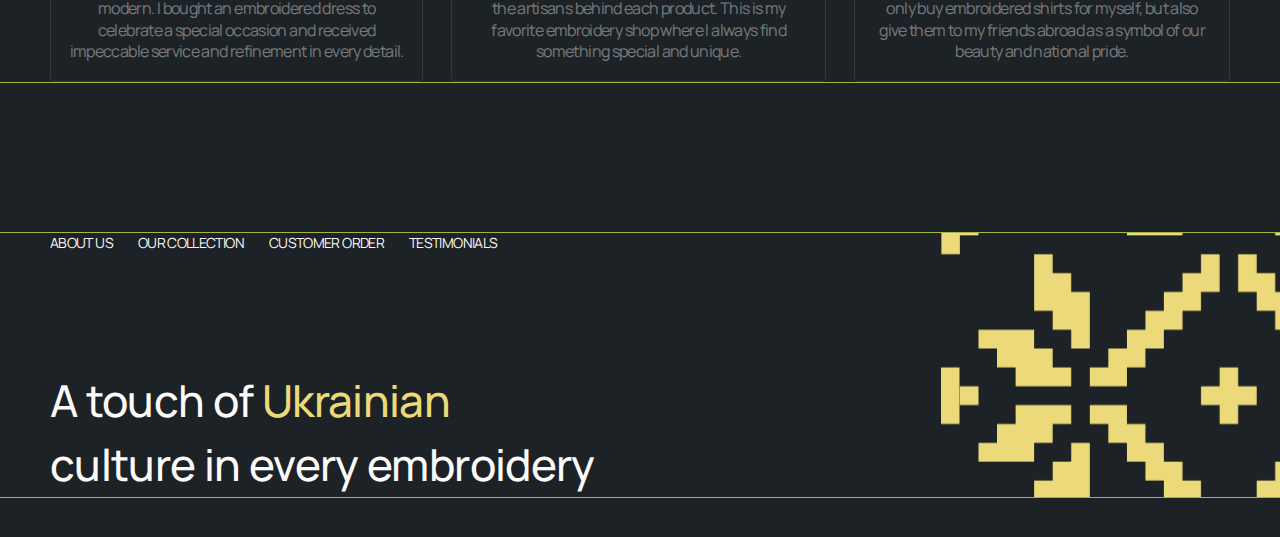
==== commit 0d5e4300: "footer" ====
--- a/index.html
+++ b/index.html
@@ -19,7 +19,7 @@
           <img src="images/logo.png" alt="logo">
         </a>
         <nav class="header__nav">
-          <ul class="nav__list">
+          <ul class="nav__list header__nav-list">
             <li class="nav__list-item"><a href="">about us</a></li>
             <li class="nav__list-item"><a href="">Our collection </a></li>
             <li class="nav__list-item"><a href="">CUSTOMER ORDER</a></li>
@@ -212,7 +212,17 @@
   <footer class="footer">
     <div class="container">
       <div class="footer__inner">
-        
+        <nav class="header__nav">
+          <ul class="nav__list footer__nav-list">
+            <li class="nav__list-item"><a href="">about us</a></li>
+            <li class="nav__list-item"><a href="">Our collection </a></li>
+            <li class="nav__list-item"><a href="">CUSTOMER ORDER</a></li>
+            <li class="nav__list-item"><a href="">TEstimonials</a></li>
+          </ul>
+        </nav>
+        <h2 class="footer__title section-title">
+          A touch of <span>Ukrainian</span><br> culture in every embroidery
+        </h2>
       </div>
     </div>
   </footer>
--- a/css/style.css
+++ b/css/style.css
@@ -408,6 +408,7 @@
   height: 196px;
   margin-bottom: 40px;
   font-family: "Manrope", sans-serif;
+  resize: none;
 }
 
 .send-btn {
@@ -475,6 +476,31 @@
   text-align: center;
 }
 
+/* FOOTER */
+
+.footer {
+  border-top: 1px solid;
+  border-color: rgba(252, 252, 249, 0.1);
+  background-image: url(/images/footer-bg.png);
+  background-repeat: no-repeat;
+  background-position: 120%;
+}
+
+.footer__inner {
+  
+}
+
+.footer__title {
+  /* font-size: 64px;
+  line-height: 1.15; */
+  margin-top: 117px;
+  /* white-space: wrap; */
+}
+
+.footer__title span {
+  color: var(--accent-color);
+}
+
 /* MEDIA */
 
 /* 1280px */
@@ -555,7 +581,7 @@
   .container {
     padding: 0 32px;
   }
-  .nav__list {
+  .header__nav-list {
     display: none;
   }
   .header__tel {
@@ -635,7 +661,14 @@
   }
   .testimonials__item:last-child {
     display: none;
-  }  
+  } 
+  .footer {
+    background-position: 222%;
+    background-position-y: -20%;
+  } 
+  .footer__nav-list {
+    
+  }
 }
 
 /* 375px */
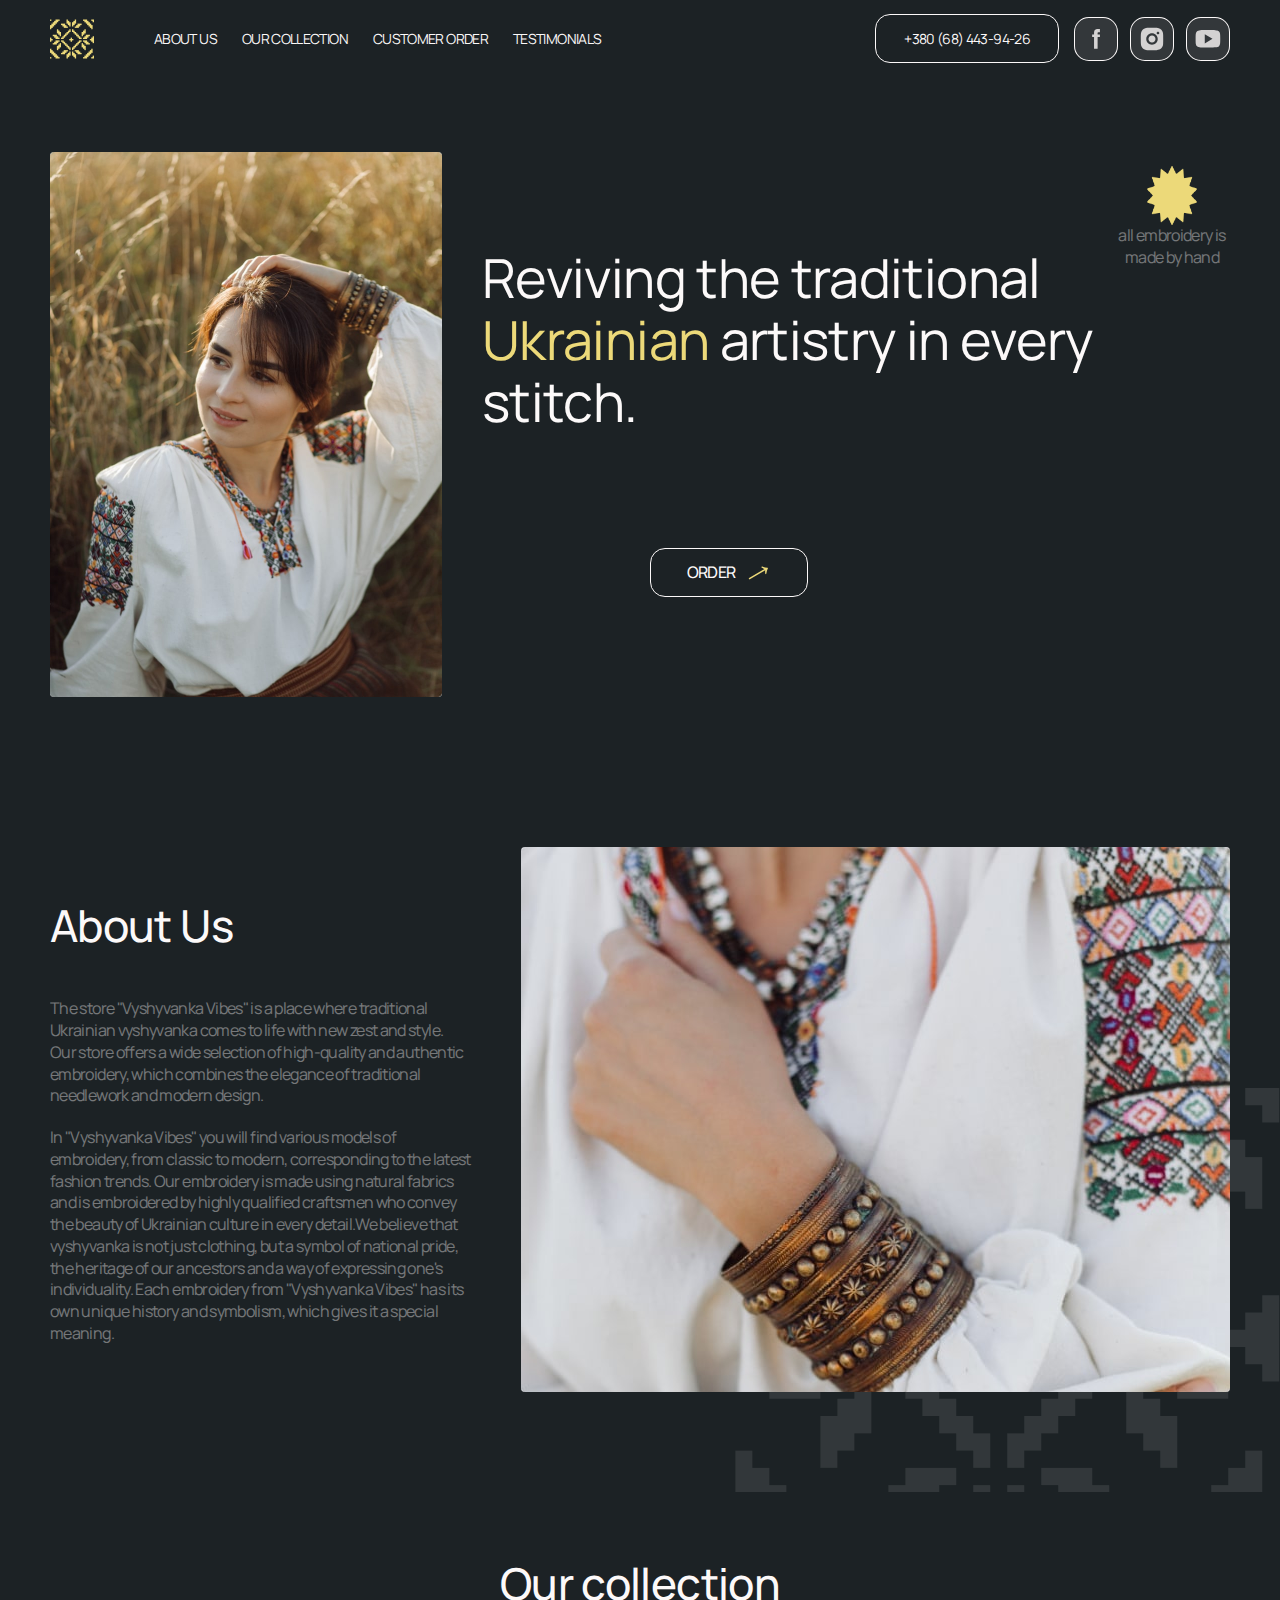
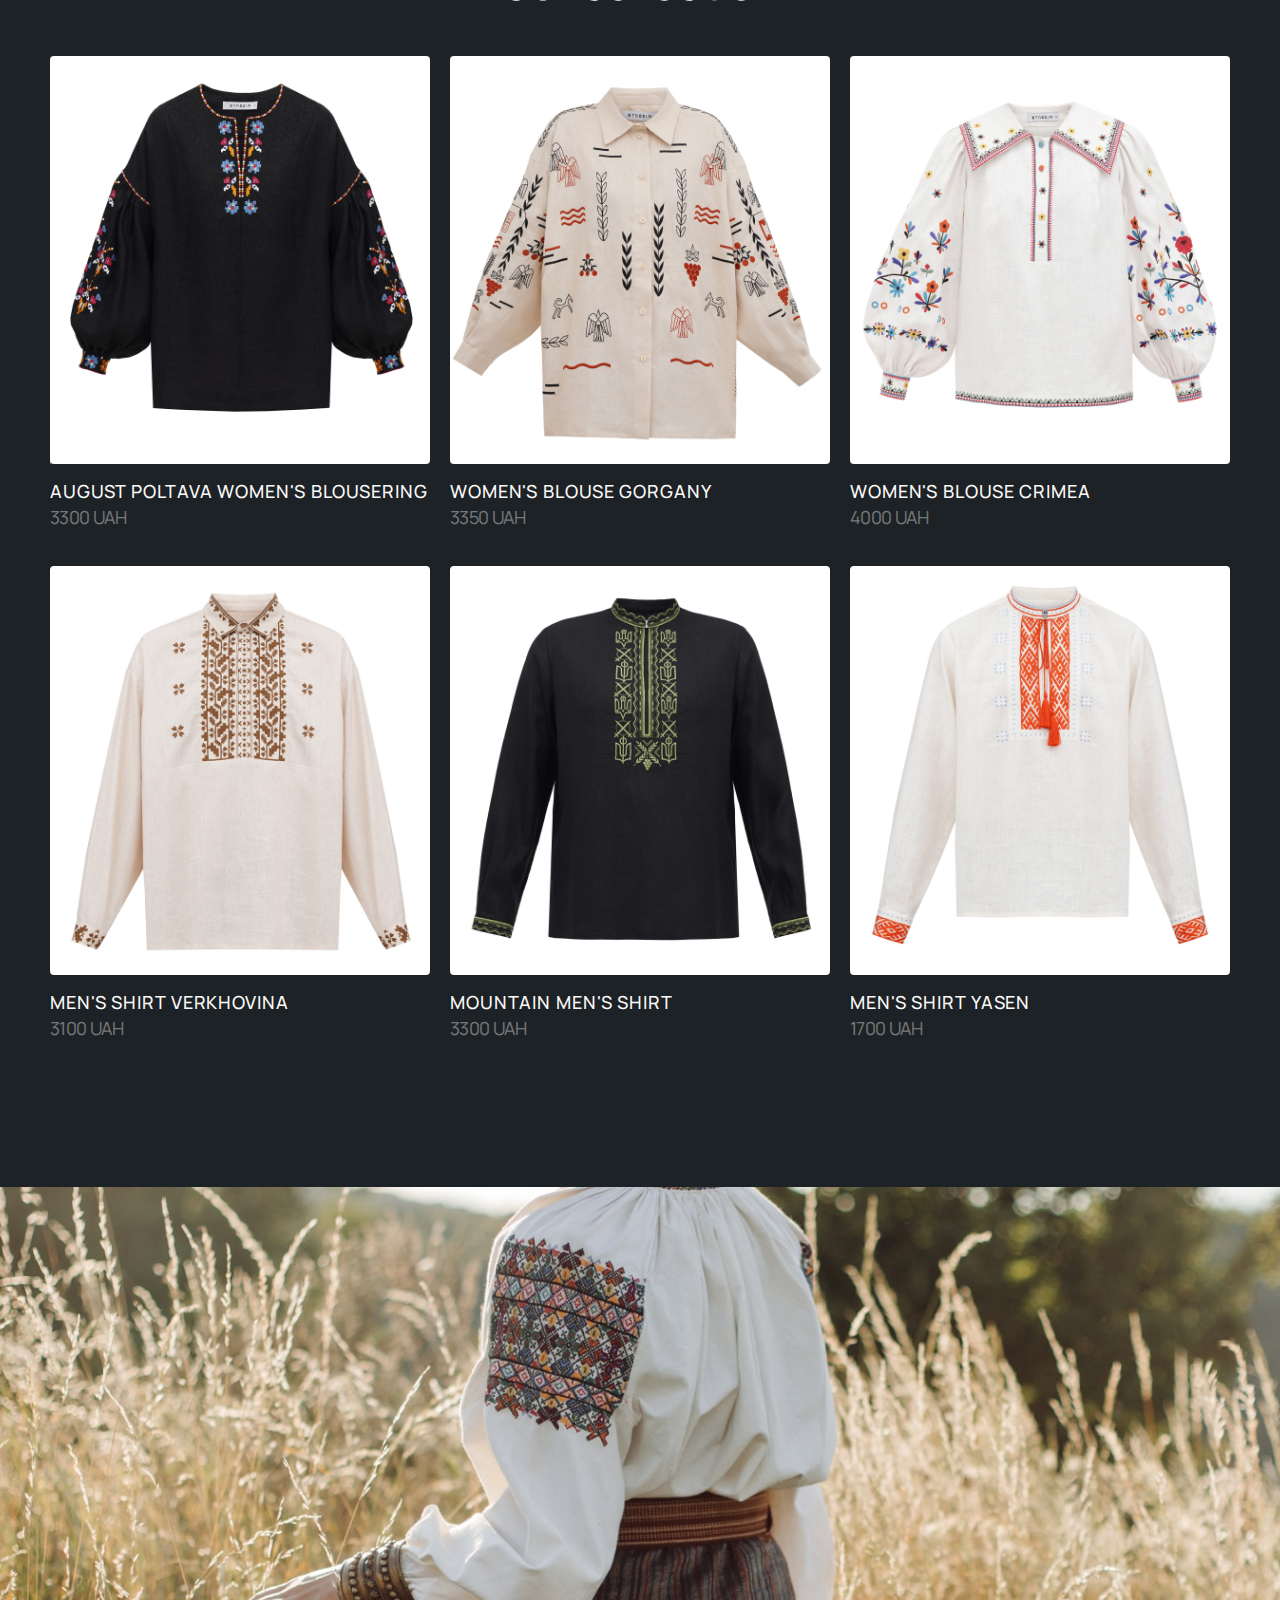
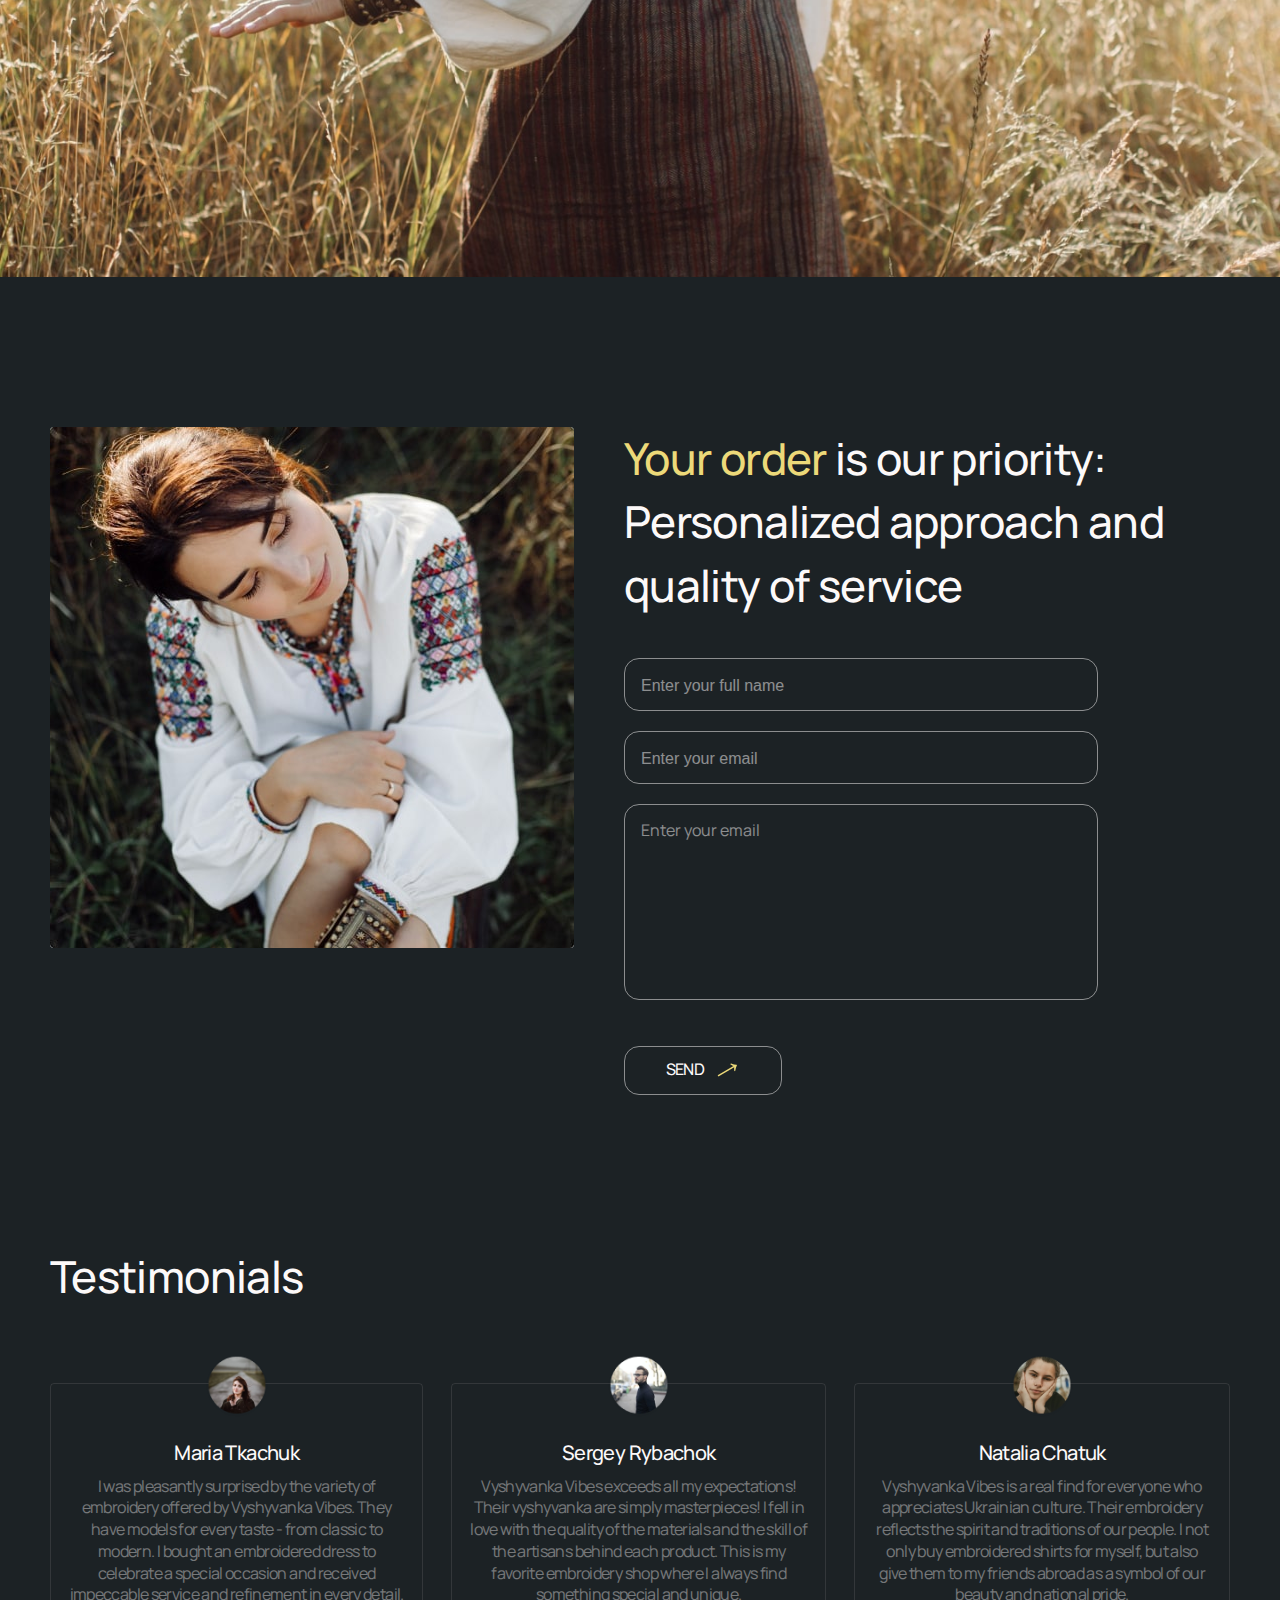
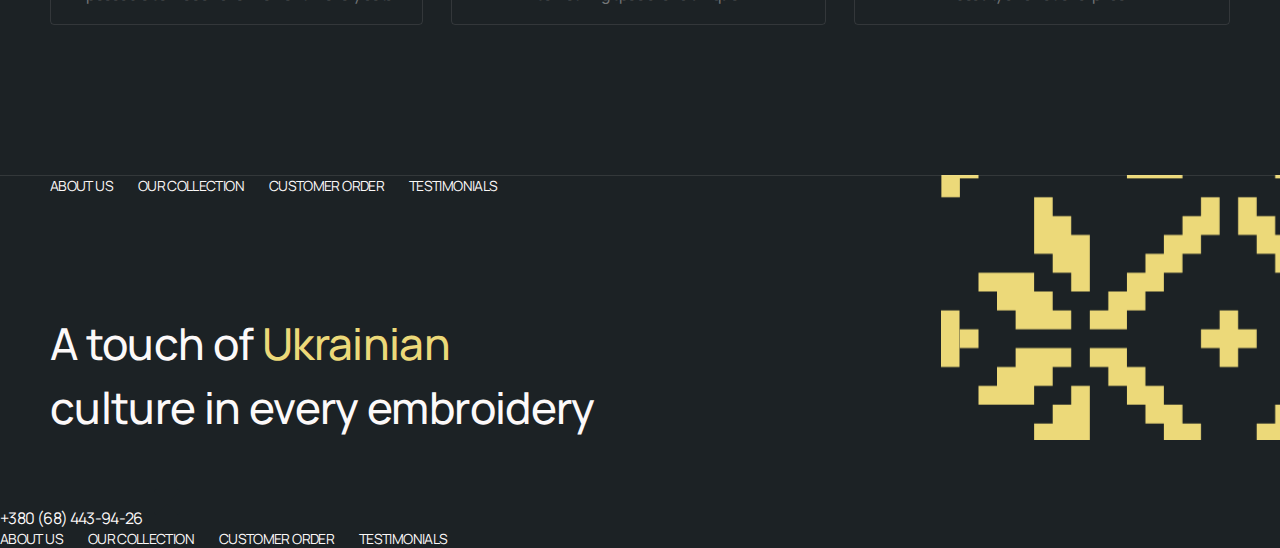
==== commit 75b573b4: "add modal window" ====
--- a/index.html
+++ b/index.html
@@ -1,230 +1,359 @@
 <!DOCTYPE html>
 <html lang="en">
-<head>
-  <meta charset="UTF-8">
-  <meta name="viewport" content="width=device-width, initial-scale=1.0">
-  <link rel="preconnect" href="https://fonts.googleapis.com">
-  <link rel="preconnect" href="https://fonts.gstatic.com" crossorigin>
-  <link href="https://fonts.googleapis.com/css2?family=DM+Sans:ital,opsz@0,9..40;1,9..40&display=swap" rel="stylesheet">
-  <link href="https://fonts.googleapis.com/css2?family=Manrope:wght@200..800&display=swap" rel="stylesheet">
-  <link rel="stylesheet" href="css/style.css">
-  <title>Vyshyvanka-Vibes</title>
-</head>
-<body>
-  <!-- HEADER -->
-  <header class="header">
-    <div class="container">
-      <div class="header__inner">
-        <a class="logo" href="#">
-          <img src="images/logo.png" alt="logo">
-        </a>
-        <nav class="header__nav">
-          <ul class="nav__list header__nav-list">
-            <li class="nav__list-item"><a href="">about us</a></li>
-            <li class="nav__list-item"><a href="">Our collection </a></li>
-            <li class="nav__list-item"><a href="">CUSTOMER ORDER</a></li>
-            <li class="nav__list-item"><a href="">TEstimonials</a></li>
+  <head>
+    <meta charset="UTF-8" />
+    <meta name="viewport" content="width=device-width, initial-scale=1.0" />
+    <link rel="preconnect" href="https://fonts.googleapis.com" />
+    <link rel="preconnect" href="https://fonts.gstatic.com" crossorigin />
+    <link
+      href="https://fonts.googleapis.com/css2?family=DM+Sans:ital,opsz@0,9..40;1,9..40&display=swap"
+      rel="stylesheet"
+    />
+    <link
+      href="https://fonts.googleapis.com/css2?family=Manrope:wght@200..800&display=swap"
+      rel="stylesheet"
+    />
+    <link rel="stylesheet" href="css/style.css" />
+    <title>Vyshyvanka-Vibes</title>
+  </head>
+  <body>
+    <!-- HEADER -->
+    <header class="header">
+      <div class="container">
+        <div class="header__inner">
+          <a class="logo" href="#">
+            <img src="images/logo.png" alt="logo" />
+          </a>
+          <nav class="header__nav">
+            <ul class="nav__list header__nav-list">
+              <li class="nav__list-item"><a href="">about us</a></li>
+              <li class="nav__list-item"><a href="">Our collection </a></li>
+              <li class="nav__list-item"><a href="">CUSTOMER ORDER</a></li>
+              <li class="nav__list-item"><a href="">TEstimonials</a></li>
+            </ul>
+          </nav>
+          <a class="header__tel" href="tel:+380684439426"
+            >+380 (68) 443-94-26</a
+          >
+          <ul class="header__social-list">
+            <li class="header__social-item">
+              <a href="#" class="header__social-link">
+                <svg class="header__social-icon" width="44">
+                  <use href="./images/svg/icon.svg#icon-facebook"></use>
+                </svg>
+              </a>
+            </li>
+            <li class="header__social-item">
+              <a href="#" class="header__social-link">
+                <svg class="header__social-icon" width="44">
+                  <use href="./images/svg/icon.svg#icon-instagram"></use>
+                </svg>
+              </a>
+            </li>
+            <li class="header__social-item">
+              <a href="#" class="header__social-link">
+                <svg class="header__social-icon" width="44">
+                  <use href="./images/svg/icon.svg#icon-youtube"></use>
+                </svg>
+              </a>
+            </li>
           </ul>
-        </nav>
-        <a class="header__tel" href="tel:+380684439426">+380 (68) 443-94-26</a>
-        <ul class="header__social-list">
-          <li class="header__social-item">
-            <a href="#" class="header__social-link">
-              <svg class="header__social-icon" width="44">
-                <use href="./images/svg/icon.svg#icon-facebook"></use>
+          <button class="header-menu-btn">
+            <img class="header-menu" src="images/menu.png" alt="" />
+          </button>
+        </div>
+      </div>
+    </header>
+    <main>
+      <!-- HERO -->
+      <section class="hero">
+        <div class="container">
+          <div class="hero__inner">
+            <h1 class="hero__title title">
+              Reviving the traditional <span>Ukrainian</span> artistry in every
+              stitch.
+            </h1>
+            <a href="" class="order-btn">
+              order
+              <svg class="order-arrow" width="26" height="20">
+                <use href="./images/svg/icon.svg#icon-arrow"></use>
               </svg>
             </a>
-          </li>
-          <li class="header__social-item">
-            <a href="#" class="header__social-link">
-              <svg class="header__social-icon" width="44">
-                <use href="./images/svg/icon.svg#icon-instagram"></use>
-              </svg>
-            </a>
-          </li>
-          <li class="header__social-item">
-            <a href="#" class="header__social-link">
-              <svg class="header__social-icon" width="44">
-                <use href="./images/svg/icon.svg#icon-youtube"></use>
-              </svg>
-            </a>
-          </li>
-        </ul>
-        <img class="header-menu" src="images/menu.png" alt="">
-      </div>      
-    </div>
-  </header>
-   <main>
-    <!-- HERO -->
-    <section class="hero">
+            <img class="hero-img" src="images/hero-girl.jpg" alt="" />
+            <div class="hero-star">
+              <img class="hero-star-img" src="images/star.png" alt="" />
+              <p class="hero-star-text">all embroidery is made by hand</p>
+            </div>
+          </div>
+        </div>
+      </section>
+      <!-- ABOUT -->
+      <section class="about">
+        <div class="container">
+          <div class="about__inner">
+            <div class="about__content">
+              <h2 class="about__title section-title">About Us</h2>
+              <p class="about__text-top">
+                The store "Vyshyvanka Vibes" is a place where traditional
+                Ukrainian vyshyvanka comes to life with new zest and style. Our
+                store offers a wide selection of high-quality and authentic
+                embroidery, which combines the elegance of traditional
+                needlework and modern design.
+              </p>
+              <p class="about__text-bottom">
+                In "Vyshyvanka Vibes" you will find various models of
+                embroidery, from classic to modern, corresponding to the latest
+                fashion trends. Our embroidery is made using natural fabrics and
+                is embroidered by highly qualified craftsmen who convey the
+                beauty of Ukrainian culture in every detail.We believe that
+                vyshyvanka is not just clothing, but a symbol of national pride,
+                the heritage of our ancestors and a way of expressing one's
+                individuality. Each embroidery from "Vyshyvanka Vibes" has its
+                own unique history and symbolism, which gives it a special
+                meaning.
+              </p>
+            </div>
+            <img
+              class="about__img"
+              src="images/about-img.jpg"
+              alt="about-img"
+            />
+          </div>
+        </div>
+      </section>
+      <!-- COLLECTION -->
+      <section class="collection">
+        <div class="container">
+          <div class="collection__inner">
+            <h2 class="collection__title section-title">Our collection</h2>
+            <ul class="collection__list">
+              <li class="collection__item">
+                <div>
+                  <img
+                    class="collection__img"
+                    src="images/collection-1.jpg"
+                    alt=""
+                  />
+                  <p class="collection__product-title">
+                    AUGUST Poltava women's blouseRING
+                  </p>
+                  <p class="collection__product-price">3300 UAH</p>
+                </div>
+              </li>
+              <li class="collection__item">
+                <div>
+                  <img
+                    class="collection__img"
+                    src="images/collection-2.jpg"
+                    alt=""
+                  />
+                  <p class="collection__product-title">
+                    Women's blouse Gorgany
+                  </p>
+                  <p class="collection__product-price">3350 UAH</p>
+                </div>
+              </li>
+              <li class="collection__item">
+                <div>
+                  <img
+                    class="collection__img"
+                    src="images/collection-3.jpg"
+                    alt=""
+                  />
+                  <p class="collection__product-title">Women's blouse Crimea</p>
+                  <p class="collection__product-price">4000 UAH</p>
+                </div>
+              </li>
+              <li class="collection__item">
+                <div>
+                  <img
+                    class="collection__img"
+                    src="images/collection-4.jpg"
+                    alt=""
+                  />
+                  <p class="collection__product-title">
+                    Men's shirt Verkhovina
+                  </p>
+                  <p class="collection__product-price">3100 UAH</p>
+                </div>
+              </li>
+              <li class="collection__item">
+                <div>
+                  <img
+                    class="collection__img"
+                    src="images/collection-5.jpg"
+                    alt=""
+                  />
+                  <p class="collection__product-title">Mountain men's shirt</p>
+                  <p class="collection__product-price">3300 UAH</p>
+                </div>
+              </li>
+              <li class="collection__item">
+                <div>
+                  <img
+                    class="collection__img"
+                    src="images/collection-6.jpg"
+                    alt=""
+                  />
+                  <p class="collection__product-title">Men's shirt Yasen</p>
+                  <p class="collection__product-price">1700 UAH</p>
+                </div>
+              </li>
+            </ul>
+          </div>
+        </div>
+      </section>
+      <!-- ORDER -->
+      <section class="order">
+        <img class="order-bg" src="images/order-bg.jpg" alt="" />
+        <div class="container">
+          <div class="order__inner">
+            <img
+              class="order__img"
+              src="images/order-img.jpg"
+              alt="order-img"
+            />
+            <div class="order__content">
+              <h2 class="order__title section-title">
+                <span class="order__span-bigpage">
+                  <span class="order__span-accentcolor">Your order</span> is our
+                  priority: Personalized approach and quality of service
+                </span>
+                <span class="order__span-smallpage">
+                  <span class="order__span-accentcolor">Subscribe</span> our
+                  newsletter to receive the latest news and exclusive offers
+                  every week.
+                </span>
+              </h2>
+              <form class="order__form">
+                <input
+                  class="order__input"
+                  type="text"
+                  placeholder="Enter your full name"
+                />
+                <input
+                  class="order__input"
+                  type="email"
+                  placeholder="Enter your email"
+                />
+                <textarea
+                  class="order__textarea"
+                  placeholder="Enter your email"
+                ></textarea>
+                <a href="" class="send-btn">
+                  send
+                  <svg class="order-arrow" width="26" height="20">
+                    <use href="./images/svg/icon.svg#icon-arrow"></use>
+                  </svg>
+                </a>
+              </form>
+            </div>
+          </div>
+        </div>
+      </section>
+      <!-- TESTIMONIALS -->
+      <section class="testimonials">
+        <div class="container">
+          <div class="testimonials__inner">
+            <h2 class="section-title testimonials__title">Testimonials</h2>
+            <ul class="testimonials__list">
+              <li class="testimonials__item">
+                <img
+                  class="testimonials__img"
+                  src="images/face1.png"
+                  alt="face"
+                  width="64"
+                  height="64"
+                />
+                <h3 class="testimonials__subtitle">Maria Tkachuk</h3>
+                <p class="testimonials__text">
+                  I was pleasantly surprised by the variety of embroidery
+                  offered by Vyshyvanka Vibes. They have models for every taste
+                  - from classic to modern. I bought an embroidered dress to
+                  celebrate a special occasion and received impeccable service
+                  and refinement in every detail.
+                </p>
+              </li>
+              <li class="testimonials__item">
+                <img
+                  class="testimonials__img"
+                  src="images/face2.png"
+                  alt="face"
+                  width="64"
+                  height="64"
+                />
+                <h3 class="testimonials__subtitle">Sergey Rybachok</h3>
+                <p class="testimonials__text">
+                  Vyshyvanka Vibes exceeds all my expectations! Their vyshyvanka
+                  are simply masterpieces! I fell in love with the quality of
+                  the materials and the skill of the artisans behind each
+                  product. This is my favorite embroidery shop where I always
+                  find something special and unique.
+                </p>
+              </li>
+              <li class="testimonials__item">
+                <img
+                  class="testimonials__img"
+                  src="images/face3.png"
+                  alt="face"
+                  width="64"
+                  height="64"
+                />
+                <h3 class="testimonials__subtitle">Natalia Chatuk</h3>
+                <p class="testimonials__text">
+                  Vyshyvanka Vibes is a real find for everyone who appreciates
+                  Ukrainian culture. Their embroidery reflects the spirit and
+                  traditions of our people. I not only buy embroidered shirts
+                  for myself, but also give them to my friends abroad as a
+                  symbol of our beauty and national pride.
+                </p>
+              </li>
+            </ul>
+          </div>
+        </div>
+      </section>
+    </main>
+    <!-- FOOTER -->
+    <footer class="footer">
       <div class="container">
-        <div class="hero__inner">
-          <h1 class="hero__title title">
-            Reviving the traditional <span>Ukrainian</span> artistry in every stitch.
-          </h1>
-          <a href="" class="order-btn">
-            order
-            <svg class="order-arrow" width="26" height="20">
-              <use href="./images/svg/icon.svg#icon-arrow"></use>
-            </svg>
-          </a>
-          <img class="hero-img" src="images/hero-girl.jpg" alt="">
-          <div class="hero-star">
-            <img class="hero-star-img" src="images/star.png" alt="">
-            <p class="hero-star-text">all embroidery is made by hand</p>
-          </div>
-        </div>
+        <div class="footer__inner">
+          <nav class="header__nav">
+            <ul class="nav__list footer__nav-list">
+              <li class="nav__list-item"><a href="">about us</a></li>
+              <li class="nav__list-item"><a href="">Our collection </a></li>
+              <li class="nav__list-item"><a href="">CUSTOMER ORDER</a></li>
+              <li class="nav__list-item"><a href="">TEstimonials</a></li>
+            </ul>
+          </nav>
+          <h2 class="footer__title section-title">
+            A touch of <span>Ukrainian</span><br />
+            culture in every embroidery
+          </h2>
         </div>
       </div>
-    </section>
-    <!-- ABOUT -->
-    <section class="about">          
-      <div class="container">
-        <div class="about__inner">
-          <div class="about__content">
-            <h2 class="about__title section-title">About Us</h2>
-            <p class="about__text-top">
-              The store "Vyshyvanka Vibes" is a place where traditional Ukrainian vyshyvanka comes to life with new zest and style. Our store offers a wide selection of high-quality and authentic embroidery, which combines the elegance of traditional needlework and modern design.
-            </p>
-            <p class="about__text-bottom">
-              In "Vyshyvanka Vibes" you will find various models of embroidery, from classic to modern, corresponding to the latest fashion trends. Our embroidery is made using natural fabrics and is embroidered by highly qualified craftsmen who convey the beauty of Ukrainian culture in every detail.We believe that vyshyvanka is not just clothing, but a symbol of national pride, the heritage of our ancestors and a way of expressing one's individuality. Each embroidery from "Vyshyvanka Vibes" has its own unique history and symbolism, which gives it a special meaning.
-            </p>
-          </div>
-          <img class="about__img" src="images/about-img.jpg" alt="about-img">
-        </div>
-      </div>    
-    </section>    
-    <!-- COLLECTION -->
-    <section class="collection">
-      <div class="container">
-        <div class="collection__inner">
-          <h2 class="collection__title section-title">Our collection</h2>
-          <ul class="collection__list">
-            <li class="collection__item">
-              <div>
-                <img class="collection__img" src="images/collection-1.jpg" alt="">
-                <p class="collection__product-title">AUGUST Poltava women's blouseRING</p>
-                <p class="collection__product-price">3300 UAH</p>
-              </div>
-            </li>
-            <li class="collection__item">
-              <div>
-                <img class="collection__img" src="images/collection-2.jpg" alt="">
-                <p class="collection__product-title">Women's blouse Gorgany</p>
-                <p class="collection__product-price">3350 UAH</p>
-              </div>
-            </li>
-            <li class="collection__item">
-              <div>
-                <img class="collection__img" src="images/collection-3.jpg" alt="">
-                <p class="collection__product-title">Women's blouse Crimea</p>
-                <p class="collection__product-price">4000 UAH</p>
-              </div>
-            </li>
-            <li class="collection__item">
-              <div>
-                <img class="collection__img" src="images/collection-4.jpg" alt="">
-                <p class="collection__product-title">Men's shirt Verkhovina</p>
-                <p class="collection__product-price">3100 UAH</p>
-              </div>
-            </li>
-            <li class="collection__item">
-              <div>
-                <img class="collection__img" src="images/collection-5.jpg" alt="">
-                <p class="collection__product-title">Mountain men's shirt</p>
-                <p class="collection__product-price">3300 UAH</p>
-              </div>
-            </li>
-            <li class="collection__item">
-              <div>
-                <img class="collection__img" src="images/collection-6.jpg" alt="">
-                <p class="collection__product-title">Men's shirt Yasen</p>
-                <p class="collection__product-price">1700 UAH</p>
-              </div>
-            </li>
+    </footer>
+    <!-- MODAL -->
+    <div class="">
+      <div class="modal is-hidden">
+        <div class="modal-top">
+          <a class="modal-tel" href="tel:+380684439426">+380 (68) 443-94-26</a>
+          <button class="modal__close-btn">
+            <img class="modal__img-btn" src="./images/x.png" alt="">
+            <!-- <svg class="modal-close" width="40" height="40">
+              <use href="./images/svg/icon.svg#icon-x"></use>
+            </svg>             -->
+          </button>
+        </div>
+        <div class="modal-nav">
+          <ul class="nav__list modal-list">
+            <li class="nav__list-item modal__list-item"><a href="">about us</a></li>
+            <li class="nav__list-item modal__list-item"><a href="">Our collection </a></li>
+            <li class="nav__list-item modal__list-item"><a href="">CUSTOMER ORDER</a></li>
+            <li class="nav__list-item modal__list-item"><a href="">TEstimonials</a></li>
           </ul>
         </div>
-      </div>      
-    </section>
-    <!-- ORDER -->
-    <section class="order">
-      <img class="order-bg" src="images/order-bg.jpg" alt="">
-      <div class="container">
-        <div class="order__inner">
-          <img class="order__img" src="images/order-img.jpg" alt="order-img">
-          <div class="order__content">
-            <h2 class="order__title section-title">
-              <span class="order__span-bigpage">
-                <span class="order__span-accentcolor">Your order</span> is our priority: Personalized approach and quality of service
-              </span>
-              <span class="order__span-smallpage">
-                <span class="order__span-accentcolor">Subscribe</span> our newsletter to receive the latest news and exclusive offers every week.
-              </span>              
-            </h2>
-            <form class="order__form">
-              <input class="order__input" type="text" placeholder="Enter your full name">
-              <input class="order__input" type="email" placeholder="Enter your email">
-              <textarea class="order__textarea" name="" id="" placeholder="Enter your email"></textarea>
-              <a href="" class="send-btn">
-                send
-                <svg class="order-arrow" width="26" height="20">
-                  <use href="./images/svg/icon.svg#icon-arrow"></use>
-                </svg>
-              </a>
-            </form>
-          </div>        
-        </div>
-      </div>
-    </section>
-    <!-- TESTIMONIALS -->
-    <section class="testimonials">
-      <div class="container">
-        <div class="testimonials__inner">
-          <h2 class="section-title testimonials__title">Testimonials</h2>
-          <ul class="testimonials__list">
-            <li class="testimonials__item">
-              <img class="testimonials__img" src="images/face1.png" alt="face" width="64" height="64">
-              <h3 class="testimonials__subtitle">Maria Tkachuk</h3>
-              <p class="testimonials__text">
-                I was pleasantly surprised by the variety of embroidery offered by Vyshyvanka Vibes. They have models for every taste - from classic to modern. I bought an embroidered dress to celebrate a special occasion and received impeccable service and refinement in every detail. 
-              </p>
-            </li>
-            <li class="testimonials__item">
-              <img class="testimonials__img" src="images/face2.png" alt="face" width="64" height="64">
-              <h3 class="testimonials__subtitle">Sergey Rybachok</h3>
-              <p class="testimonials__text">
-                Vyshyvanka Vibes exceeds all my expectations! Their vyshyvanka are simply masterpieces! I fell in love with the quality of the materials and the skill of the artisans behind each product. This is my favorite embroidery shop where I always find something special and unique.
-              </p>
-            </li>
-            <li class="testimonials__item">
-              <img class="testimonials__img" src="images/face3.png" alt="face" width="64" height="64">
-              <h3 class="testimonials__subtitle">Natalia Chatuk</h3>
-              <p class="testimonials__text">
-                Vyshyvanka Vibes is a real find for everyone who appreciates Ukrainian culture. Their embroidery reflects the spirit and traditions of our people. I not only buy embroidered shirts for myself, but also give them to my friends abroad as a symbol of our beauty and national pride. 
-              </p>
-            </li>
-          </ul>
-        </div>
-      </div>
-    </section>
-  </main>
-  <!-- FOOTER -->
-  <footer class="footer">
-    <div class="container">
-      <div class="footer__inner">
-        <nav class="header__nav">
-          <ul class="nav__list footer__nav-list">
-            <li class="nav__list-item"><a href="">about us</a></li>
-            <li class="nav__list-item"><a href="">Our collection </a></li>
-            <li class="nav__list-item"><a href="">CUSTOMER ORDER</a></li>
-            <li class="nav__list-item"><a href="">TEstimonials</a></li>
-          </ul>
-        </nav>
-        <h2 class="footer__title section-title">
-          A touch of <span>Ukrainian</span><br> culture in every embroidery
-        </h2>
       </div>
     </div>
-  </footer>
-</body>
-</html>+    <script src="/modal.js"></script>
+  </body>
+</html>
--- a/css/style.css
+++ b/css/style.css
@@ -1,6 +1,6 @@
 html {
   box-sizing: border-box;
-};
+}
 
 *,
 *::after,
@@ -63,7 +63,7 @@
   max-width: 1240px;
   padding: 0 100px;  
   margin: 0 auto;
-  outline: 1px solid #a4b641;
+  /* outline: 1px solid #a4b641; */
 }
 
 .title {
@@ -121,12 +121,11 @@
 
 .nav__list-item {
   text-transform: uppercase;
-  transition: color 300ms linear;
+  transition: color 300ms linear;  
 }
 
 .nav__list-item:hover, .nav__list-item:focus {
   color: var(--accent-color);
-  font-size: 15px;
 }
 
 .header__tel {
@@ -591,10 +590,12 @@
     margin-left: auto;
     margin-right: 20px;
   } 
+  .header-menu-btn {
+    cursor: pointer;
+  }
   .header-menu {
     display: inline-block;
     margin-right: 0;
-    cursor: pointer;
   }
   .hero__inner {
     flex-wrap: wrap-reverse;    
@@ -669,6 +670,82 @@
   .footer__nav-list {
     
   }
+
+  /* MODAL */
+
+.backdrop {
+  position: fixed;
+  top: 0;
+  left: 0;
+  width: 100vw;
+  height: 100vh;
+  background: rgba(0, 0, 0, 0.5);
+  z-index: 100;
+  transition-property: opacity, visibility;
+  /* transition-duration: var(--td);
+  transition-timing-function: var(--tf); */
+}
+
+.is-hidden {
+  opacity: 0;
+  visibility: hidden;
+  pointer-events: none;
+}
+
+.modal {
+  width: 380px;
+  height: 1024px;
+  background-color: var(--accent-color);
+  position: absolute;
+  top: 50%;
+  left: 50%;
+  padding: 20px 32px 0 32px;
+  transform: translate(-50%, -50%);
+  box-shadow: 0px 1px 3px rgba(0, 0, 0, 0.12), 0px 1px 1px rgba(0, 0, 0, 0.14), 0px 2px 1px rgba(0, 0, 0, 0.2);
+  background-image: url("../images/bg-modal.png");
+  background-repeat: no-repeat;
+  background-position: bottom;
+}
+
+.modal-top {
+  display: flex;
+  justify-content: space-between;
+  align-items: center;
+}
+
+.modal-tel {
+  color:#1C2225;
+  border: 1px solid;
+  border-color: rgba(28, 34, 37, 0.1);
+  border-radius: 15px;
+  padding: 14px 28px;
+  font-size: 14px;
+  transition: border-color 300ms linear;
+}
+
+.modal__close-btn {
+  
+}
+
+.modal__img-btn {
+  width: 40px;
+  height: 40px;
+}
+
+.modal-list {
+  display: flex;
+  flex-direction: column;
+  gap: 25px;
+  color: #1C2225;
+}
+
+.modal__list-item {
+  cursor: pointer;
+  margin-left: auto;
+}
+.modal-nav {
+  margin-top: 220px;
+}
 }
 
 /* 375px */
@@ -796,6 +873,23 @@
   }
   .testimonials__item:not(:first-child) {
     display: none;
+  }
+  .modal {
+    width: 274px;
+    height: 812px;
+    padding: 20px 20px 0 20px;
+    background-image: url("../images/bg-dodal-320.png");
+  }
+  .modal__img-btn {
+    width: 36px;
+    height: 36px;
+  }
+  .modal-tel {
+    font-size: 12px;
+    padding: 12px 20px;
+  }
+  .modal-nav {
+    margin-top: 180px;
   }
 }
 
@@ -819,4 +913,10 @@
   .collection__img {
     width: 285px;
   }
-}+}
+
+
+
+/* .modal__tel:hover, .modal__tel:focus {
+  border-color: var(--accent-color);
+} */
